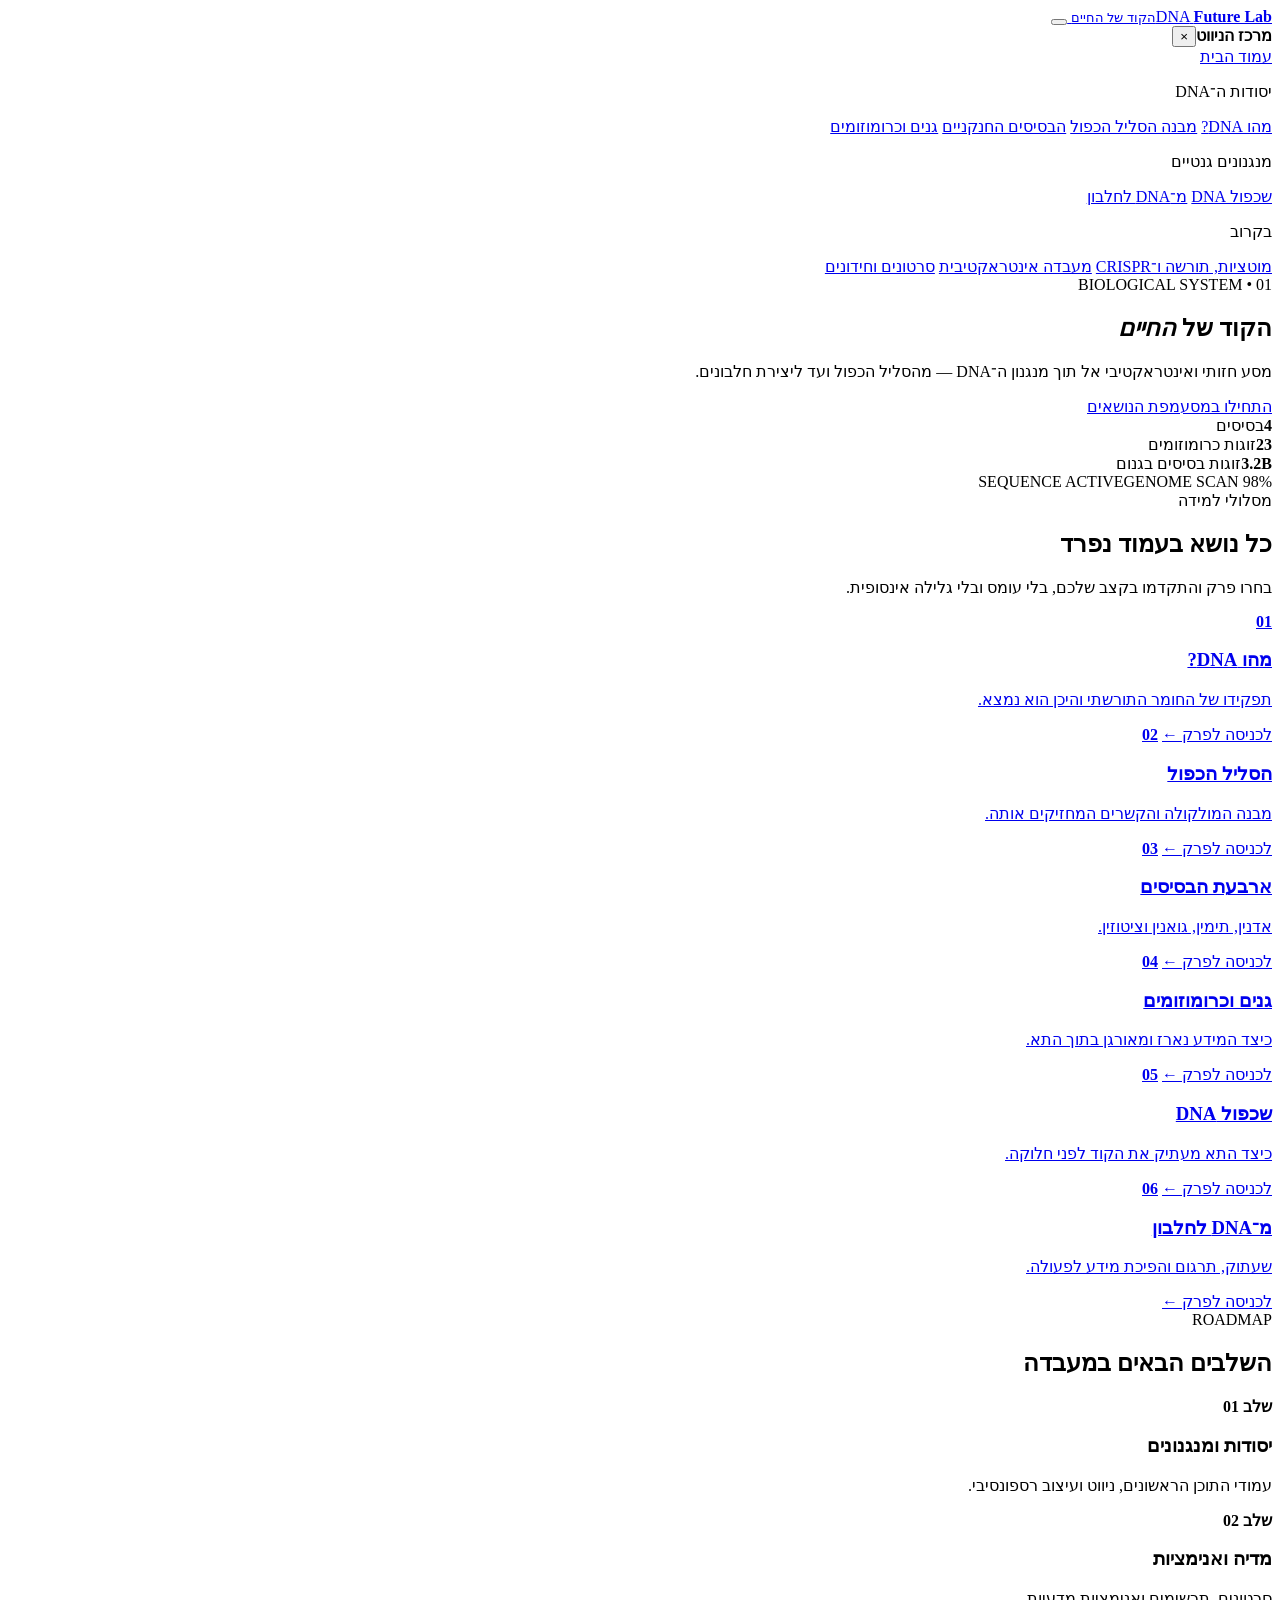
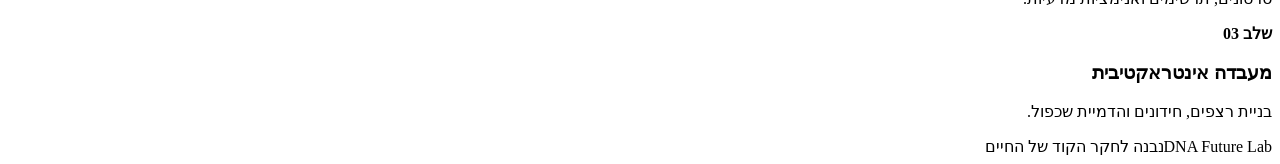
==== index.html @ 5bf389a6 "Create futuristic DNA website homepage" ====
<!doctype html>
<html lang="he" dir="rtl">
<head>
  <meta charset="utf-8">
  <meta name="viewport" content="width=device-width,initial-scale=1">
  <meta name="description" content="מעבדת DNA עתידית — אתר אינטראקטיבי על הקוד של החיים">
  <title>DNA Future Lab | הקוד של החיים</title>
  <link rel="stylesheet" href="assets/css/styles.css">
</head>
<body>
  <div class="ambient" aria-hidden="true"></div>
  <header class="topbar">
    <a class="brand" href="index.html" aria-label="דף הבית">
      <span class="brand-mark">DNA</span>
      <span><strong>Future Lab</strong><small>הקוד של החיים</small></span>
    </a>
    <button class="menu-btn" type="button" aria-label="פתיחת תפריט" aria-expanded="false" aria-controls="sidebar"><span></span><span></span><span></span></button>
  </header>

  <div class="overlay" data-close-menu></div>
  <aside class="sidebar" id="sidebar" aria-hidden="true">
    <div class="sidebar-head"><strong>מרכז הניווט</strong><button class="close-btn" type="button" data-close-menu aria-label="סגירת תפריט">×</button></div>
    <nav class="side-nav" aria-label="ניווט ראשי">
      <a class="active" href="index.html">עמוד הבית</a>
      <p>יסודות ה־DNA</p>
      <a href="pages/what-is-dna.html">מהו DNA?</a>
      <a href="pages/double-helix.html">מבנה הסליל הכפול</a>
      <a href="pages/bases.html">הבסיסים החנקניים</a>
      <a href="pages/genes-chromosomes.html">גנים וכרומוזומים</a>
      <p>מנגנונים גנטיים</p>
      <a href="pages/replication.html">שכפול DNA</a>
      <a href="pages/protein-synthesis.html">מ־DNA לחלבון</a>
      <p>בקרוב</p>
      <a href="#roadmap">מוטציות, תורשה ו־CRISPR</a>
      <a href="#roadmap">מעבדה אינטראקטיבית</a>
      <a href="#roadmap">סרטונים וחידונים</a>
    </nav>
  </aside>

  <main>
    <section class="hero">
      <div class="hero-copy">
        <span class="eyebrow">BIOLOGICAL SYSTEM • 01</span>
        <h1>הקוד של <em>החיים</em></h1>
        <p>מסע חזותי ואינטראקטיבי אל תוך מנגנון ה־DNA — מהסליל הכפול ועד ליצירת חלבונים.</p>
        <div class="hero-actions"><a class="btn primary" href="pages/what-is-dna.html">התחילו במסע</a><a class="btn ghost" href="#topics">מפת הנושאים</a></div>
        <div class="stats"><div><strong>4</strong><span>בסיסים</span></div><div><strong>23</strong><span>זוגות כרומוזומים</span></div><div><strong>3.2B</strong><span>זוגות בסיסים בגנום</span></div></div>
      </div>
      <div class="helix-stage" aria-label="המחשה מופשטת של סליל DNA">
        <div class="scan-line"></div>
        <div class="helix" aria-hidden="true">
          <i style="--i:0"></i><i style="--i:1"></i><i style="--i:2"></i><i style="--i:3"></i><i style="--i:4"></i><i style="--i:5"></i><i style="--i:6"></i><i style="--i:7"></i><i style="--i:8"></i><i style="--i:9"></i><i style="--i:10"></i><i style="--i:11"></i><i style="--i:12"></i><i style="--i:13"></i>
        </div>
        <span class="hud top">SEQUENCE ACTIVE</span><span class="hud bottom">GENOME SCAN 98%</span>
      </div>
    </section>

    <section class="section" id="topics">
      <div class="section-head"><span>מסלולי למידה</span><h2>כל נושא בעמוד נפרד</h2><p>בחרו פרק והתקדמו בקצב שלכם, בלי עומס ובלי גלילה אינסופית.</p></div>
      <div class="topic-grid">
        <a class="topic-card" href="pages/what-is-dna.html"><b>01</b><h3>מהו DNA?</h3><p>תפקידו של החומר התורשתי והיכן הוא נמצא.</p><span>לכניסה לפרק ←</span></a>
        <a class="topic-card" href="pages/double-helix.html"><b>02</b><h3>הסליל הכפול</h3><p>מבנה המולקולה והקשרים המחזיקים אותה.</p><span>לכניסה לפרק ←</span></a>
        <a class="topic-card" href="pages/bases.html"><b>03</b><h3>ארבעת הבסיסים</h3><p>אדנין, תימין, גואנין וציטוזין.</p><span>לכניסה לפרק ←</span></a>
        <a class="topic-card" href="pages/genes-chromosomes.html"><b>04</b><h3>גנים וכרומוזומים</h3><p>כיצד המידע נארז ומאורגן בתוך התא.</p><span>לכניסה לפרק ←</span></a>
        <a class="topic-card" href="pages/replication.html"><b>05</b><h3>שכפול DNA</h3><p>כיצד התא מעתיק את הקוד לפני חלוקה.</p><span>לכניסה לפרק ←</span></a>
        <a class="topic-card" href="pages/protein-synthesis.html"><b>06</b><h3>מ־DNA לחלבון</h3><p>שעתוק, תרגום והפיכת מידע לפעולה.</p><span>לכניסה לפרק ←</span></a>
      </div>
    </section>

    <section class="section roadmap" id="roadmap">
      <div class="section-head"><span>ROADMAP</span><h2>השלבים הבאים במעבדה</h2></div>
      <div class="timeline"><div><b>שלב 01</b><h3>יסודות ומנגנונים</h3><p>עמודי התוכן הראשונים, ניווט ועיצוב רספונסיבי.</p></div><div><b>שלב 02</b><h3>מדיה ואנימציות</h3><p>סרטונים, תרשימים ואנימציות מדעיות.</p></div><div><b>שלב 03</b><h3>מעבדה אינטראקטיבית</h3><p>בניית רצפים, חידונים והדמיית שכפול.</p></div></div>
    </section>
  </main>
  <footer><span>DNA Future Lab</span><span>נבנה לחקר הקוד של החיים</span></footer>
  <script src="assets/js/app.js"></script>
</body>
</html>
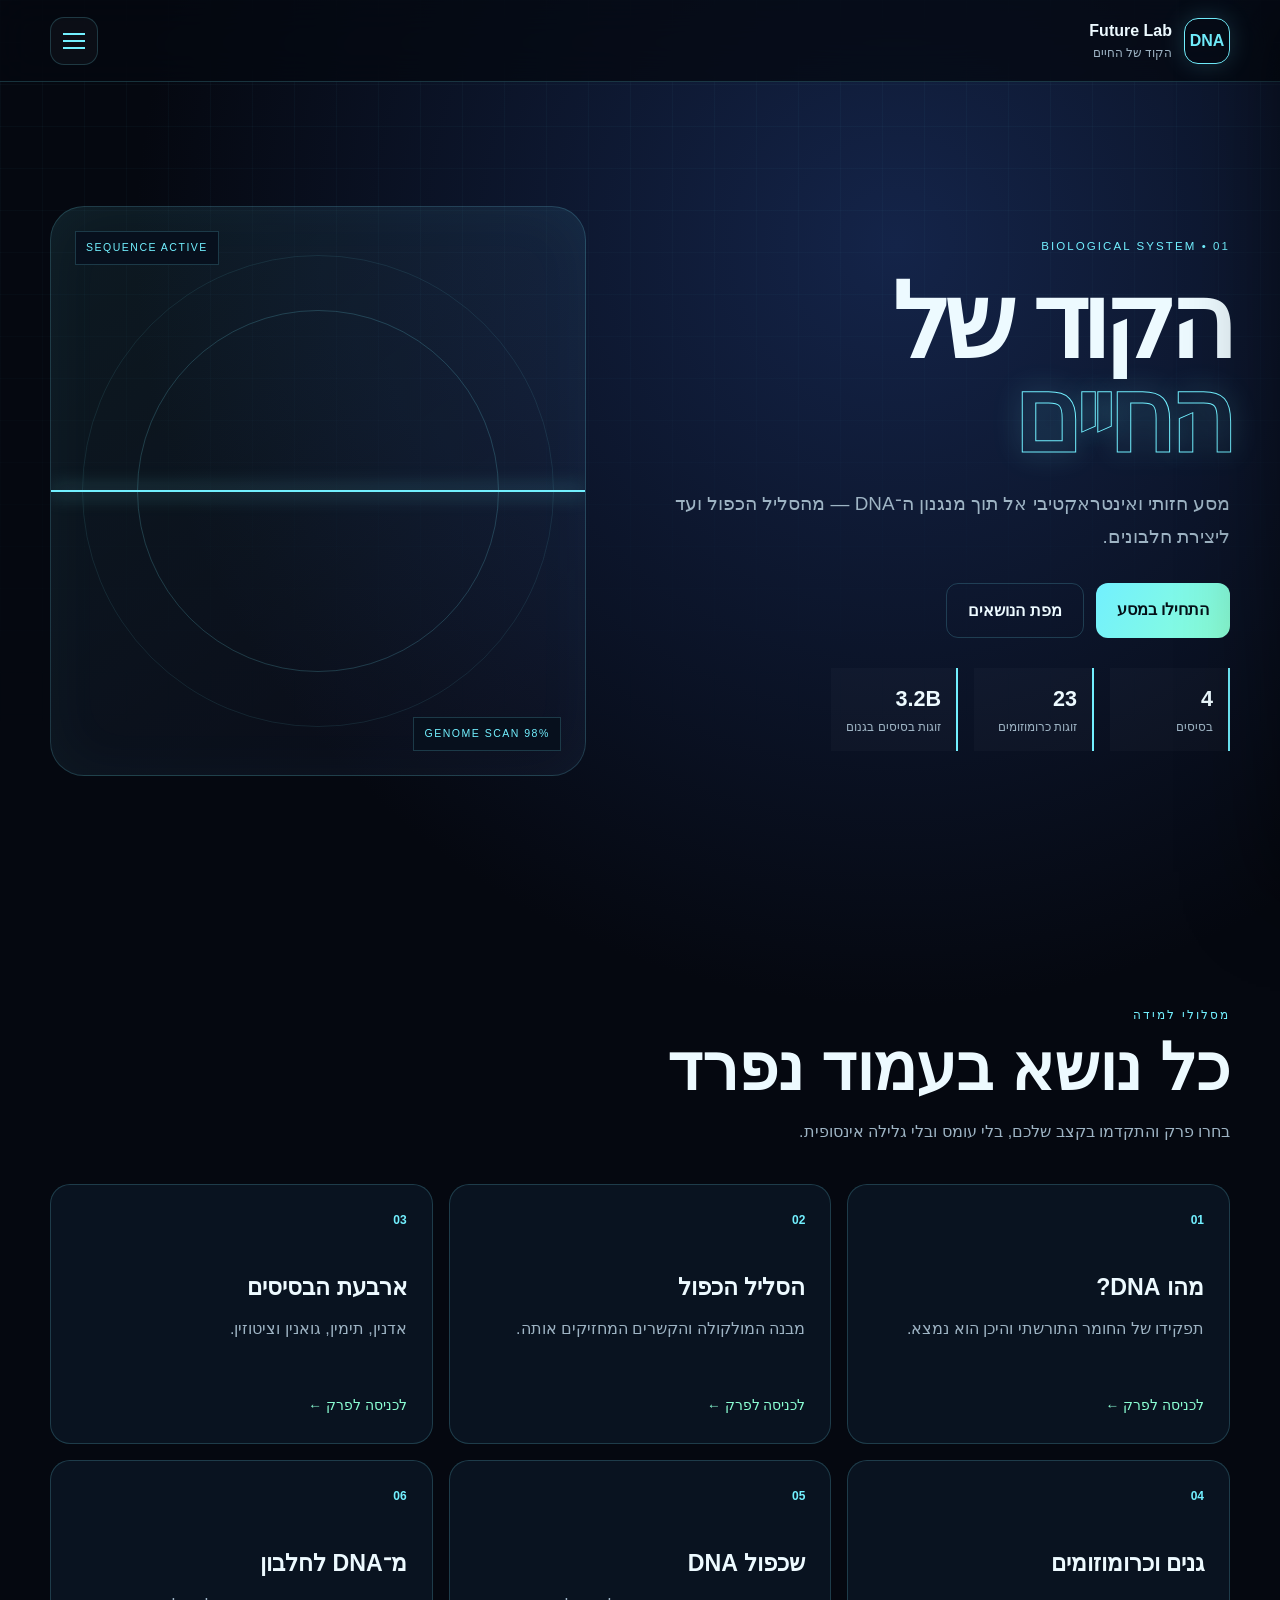
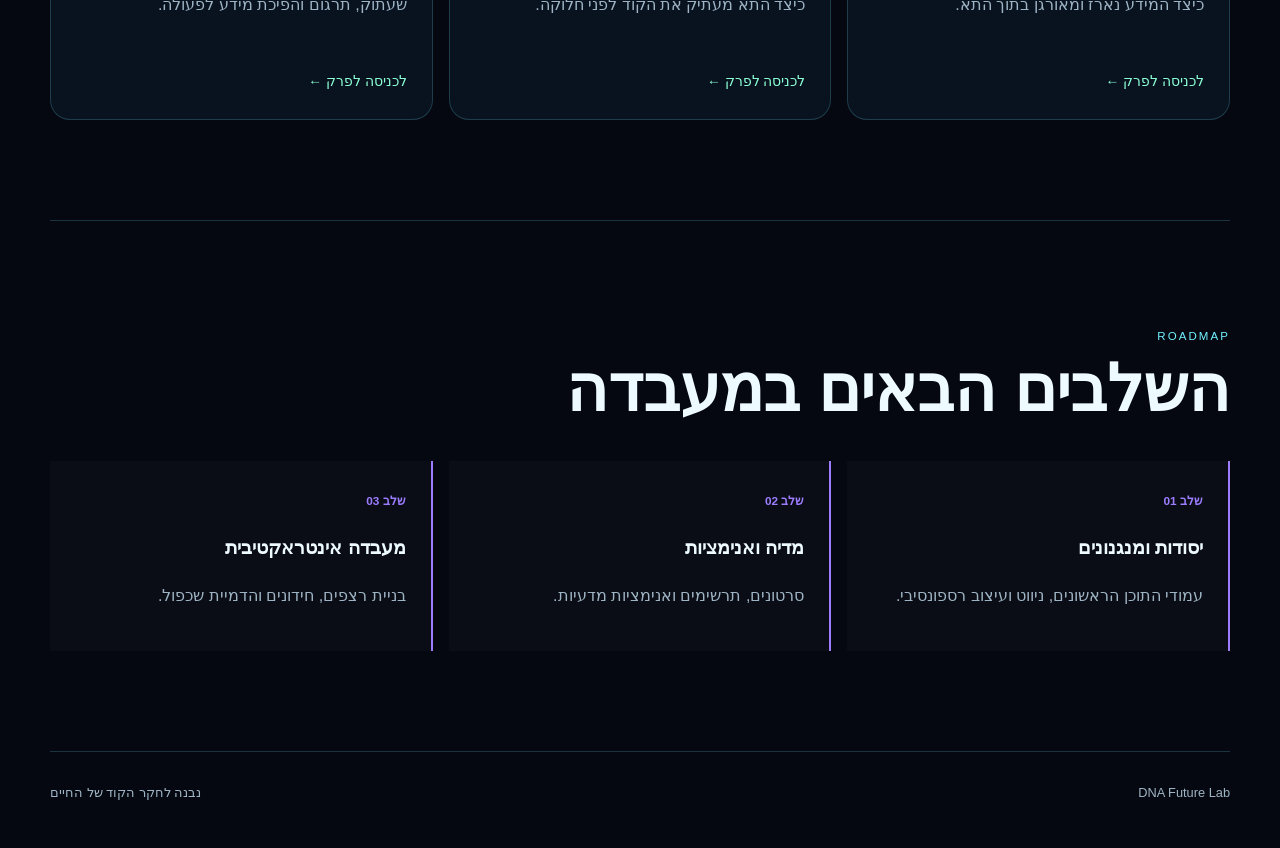
==== commit 18ffab05: "Update index.html" ====
--- a/index.html
+++ b/index.html
@@ -2,77 +2,408 @@
 <html lang="he" dir="rtl">
 <head>
   <meta charset="utf-8">
-  <meta name="viewport" content="width=device-width,initial-scale=1">
-  <meta name="description" content="מעבדת DNA עתידית — אתר אינטראקטיבי על הקוד של החיים">
+
+  <meta
+    name="viewport"
+    content="width=device-width, initial-scale=1"
+  >
+
+  <meta
+    name="description"
+    content="מעבדת DNA עתידית — אתר אינטראקטיבי על הקוד של החיים"
+  >
+
   <title>DNA Future Lab | הקוד של החיים</title>
+
   <link rel="stylesheet" href="assets/css/styles.css">
 </head>
+
 <body>
+
   <div class="ambient" aria-hidden="true"></div>
+
   <header class="topbar">
+
     <a class="brand" href="index.html" aria-label="דף הבית">
       <span class="brand-mark">DNA</span>
-      <span><strong>Future Lab</strong><small>הקוד של החיים</small></span>
+
+      <span class="brand-text">
+        <strong>Future Lab</strong>
+        <small>הקוד של החיים</small>
+      </span>
     </a>
-    <button class="menu-btn" type="button" aria-label="פתיחת תפריט" aria-expanded="false" aria-controls="sidebar"><span></span><span></span><span></span></button>
+
+    <button
+      class="menu-btn"
+      type="button"
+      aria-label="פתיחת תפריט"
+      aria-expanded="false"
+      aria-controls="sidebar"
+    >
+      <span></span>
+      <span></span>
+      <span></span>
+    </button>
+
   </header>
 
   <div class="overlay" data-close-menu></div>
-  <aside class="sidebar" id="sidebar" aria-hidden="true">
-    <div class="sidebar-head"><strong>מרכז הניווט</strong><button class="close-btn" type="button" data-close-menu aria-label="סגירת תפריט">×</button></div>
+
+  <aside
+    class="sidebar"
+    id="sidebar"
+    aria-hidden="true"
+  >
+
+    <div class="sidebar-head">
+      <strong>מרכז הניווט</strong>
+
+      <button
+        class="close-btn"
+        type="button"
+        data-close-menu
+        aria-label="סגירת תפריט"
+      >
+        ×
+      </button>
+    </div>
+
     <nav class="side-nav" aria-label="ניווט ראשי">
-      <a class="active" href="index.html">עמוד הבית</a>
+
+      <a class="active" href="index.html">
+        עמוד הבית
+      </a>
+
       <p>יסודות ה־DNA</p>
-      <a href="pages/what-is-dna.html">מהו DNA?</a>
-      <a href="pages/double-helix.html">מבנה הסליל הכפול</a>
-      <a href="pages/bases.html">הבסיסים החנקניים</a>
-      <a href="pages/genes-chromosomes.html">גנים וכרומוזומים</a>
+
+      <a href="pages/what-is-dna.html">
+        מהו DNA?
+      </a>
+
+      <a href="pages/double-helix.html">
+        מבנה הסליל הכפול
+      </a>
+
+      <a href="pages/bases.html">
+        הבסיסים החנקניים
+      </a>
+
+      <a href="pages/genes-chromosomes.html">
+        גנים וכרומוזומים
+      </a>
+
       <p>מנגנונים גנטיים</p>
-      <a href="pages/replication.html">שכפול DNA</a>
-      <a href="pages/protein-synthesis.html">מ־DNA לחלבון</a>
+
+      <a href="pages/replication.html">
+        שכפול DNA
+      </a>
+
+      <a href="pages/protein-synthesis.html">
+        מ־DNA לחלבון
+      </a>
+
       <p>בקרוב</p>
-      <a href="#roadmap">מוטציות, תורשה ו־CRISPR</a>
-      <a href="#roadmap">מעבדה אינטראקטיבית</a>
-      <a href="#roadmap">סרטונים וחידונים</a>
+
+      <a href="#roadmap">
+        מוטציות, תורשה ו־CRISPR
+      </a>
+
+      <a href="#roadmap">
+        מעבדה אינטראקטיבית
+      </a>
+
+      <a href="#roadmap">
+        סרטונים וחידונים
+      </a>
+
     </nav>
+
   </aside>
 
   <main>
+
     <section class="hero">
+
       <div class="hero-copy">
-        <span class="eyebrow">BIOLOGICAL SYSTEM • 01</span>
-        <h1>הקוד של <em>החיים</em></h1>
-        <p>מסע חזותי ואינטראקטיבי אל תוך מנגנון ה־DNA — מהסליל הכפול ועד ליצירת חלבונים.</p>
-        <div class="hero-actions"><a class="btn primary" href="pages/what-is-dna.html">התחילו במסע</a><a class="btn ghost" href="#topics">מפת הנושאים</a></div>
-        <div class="stats"><div><strong>4</strong><span>בסיסים</span></div><div><strong>23</strong><span>זוגות כרומוזומים</span></div><div><strong>3.2B</strong><span>זוגות בסיסים בגנום</span></div></div>
-      </div>
-      <div class="helix-stage" aria-label="המחשה מופשטת של סליל DNA">
-        <div class="scan-line"></div>
-        <div class="helix" aria-hidden="true">
-          <i style="--i:0"></i><i style="--i:1"></i><i style="--i:2"></i><i style="--i:3"></i><i style="--i:4"></i><i style="--i:5"></i><i style="--i:6"></i><i style="--i:7"></i><i style="--i:8"></i><i style="--i:9"></i><i style="--i:10"></i><i style="--i:11"></i><i style="--i:12"></i><i style="--i:13"></i>
-        </div>
-        <span class="hud top">SEQUENCE ACTIVE</span><span class="hud bottom">GENOME SCAN 98%</span>
-      </div>
+
+        <span class="eyebrow">
+          BIOLOGICAL SYSTEM • 01
+        </span>
+
+        <h1>
+          הקוד של
+          <em>החיים</em>
+        </h1>
+
+        <p>
+          מסע חזותי ואינטראקטיבי אל תוך מנגנון ה־DNA —
+          מהסליל הכפול ועד ליצירת חלבונים.
+        </p>
+
+        <div class="hero-actions">
+
+          <a
+            class="btn primary"
+            href="pages/what-is-dna.html"
+          >
+            התחילו במסע
+          </a>
+
+          <a
+            class="btn ghost"
+            href="#topics"
+          >
+            מפת הנושאים
+          </a>
+
+        </div>
+
+        <div class="stats">
+
+          <div>
+            <strong>4</strong>
+            <span>בסיסים</span>
+          </div>
+
+          <div>
+            <strong>23</strong>
+            <span>זוגות כרומוזומים</span>
+          </div>
+
+          <div>
+            <strong>3.2B</strong>
+            <span>זוגות בסיסים בגנום</span>
+          </div>
+
+        </div>
+
+      </div>
+
+      <div
+        class="helix-stage"
+        aria-label="המחשה מונפשת של סליל DNA כפול"
+      >
+
+        <div class="scientific-grid" aria-hidden="true"></div>
+
+        <div class="orbit orbit-one" aria-hidden="true"></div>
+        <div class="orbit orbit-two" aria-hidden="true"></div>
+
+        <div class="hud top">
+          SEQUENCE ACTIVE
+        </div>
+
+        <canvas
+          id="dnaCanvas"
+          aria-label="אנימציה של סליל DNA כפול"
+        >
+          הדפדפן שלך אינו תומך באנימציית Canvas.
+        </canvas>
+
+        <div class="scan-line" aria-hidden="true"></div>
+
+        <div class="hud bottom">
+          GENOME SCAN 98%
+        </div>
+
+      </div>
+
     </section>
 
     <section class="section" id="topics">
-      <div class="section-head"><span>מסלולי למידה</span><h2>כל נושא בעמוד נפרד</h2><p>בחרו פרק והתקדמו בקצב שלכם, בלי עומס ובלי גלילה אינסופית.</p></div>
+
+      <div class="section-head">
+
+        <span>מסלולי למידה</span>
+
+        <h2>
+          כל נושא בעמוד נפרד
+        </h2>
+
+        <p>
+          בחרו פרק והתקדמו בקצב שלכם,
+          בלי עומס ובלי גלילה אינסופית.
+        </p>
+
+      </div>
+
       <div class="topic-grid">
-        <a class="topic-card" href="pages/what-is-dna.html"><b>01</b><h3>מהו DNA?</h3><p>תפקידו של החומר התורשתי והיכן הוא נמצא.</p><span>לכניסה לפרק ←</span></a>
-        <a class="topic-card" href="pages/double-helix.html"><b>02</b><h3>הסליל הכפול</h3><p>מבנה המולקולה והקשרים המחזיקים אותה.</p><span>לכניסה לפרק ←</span></a>
-        <a class="topic-card" href="pages/bases.html"><b>03</b><h3>ארבעת הבסיסים</h3><p>אדנין, תימין, גואנין וציטוזין.</p><span>לכניסה לפרק ←</span></a>
-        <a class="topic-card" href="pages/genes-chromosomes.html"><b>04</b><h3>גנים וכרומוזומים</h3><p>כיצד המידע נארז ומאורגן בתוך התא.</p><span>לכניסה לפרק ←</span></a>
-        <a class="topic-card" href="pages/replication.html"><b>05</b><h3>שכפול DNA</h3><p>כיצד התא מעתיק את הקוד לפני חלוקה.</p><span>לכניסה לפרק ←</span></a>
-        <a class="topic-card" href="pages/protein-synthesis.html"><b>06</b><h3>מ־DNA לחלבון</h3><p>שעתוק, תרגום והפיכת מידע לפעולה.</p><span>לכניסה לפרק ←</span></a>
-      </div>
+
+        <a
+          class="topic-card"
+          href="pages/what-is-dna.html"
+        >
+          <b>01</b>
+          <h3>מהו DNA?</h3>
+
+          <p>
+            תפקידו של החומר התורשתי והיכן הוא נמצא.
+          </p>
+
+          <span>
+            לכניסה לפרק ←
+          </span>
+        </a>
+
+        <a
+          class="topic-card"
+          href="pages/double-helix.html"
+        >
+          <b>02</b>
+          <h3>הסליל הכפול</h3>
+
+          <p>
+            מבנה המולקולה והקשרים המחזיקים אותה.
+          </p>
+
+          <span>
+            לכניסה לפרק ←
+          </span>
+        </a>
+
+        <a
+          class="topic-card"
+          href="pages/bases.html"
+        >
+          <b>03</b>
+          <h3>ארבעת הבסיסים</h3>
+
+          <p>
+            אדנין, תימין, גואנין וציטוזין.
+          </p>
+
+          <span>
+            לכניסה לפרק ←
+          </span>
+        </a>
+
+        <a
+          class="topic-card"
+          href="pages/genes-chromosomes.html"
+        >
+          <b>04</b>
+          <h3>גנים וכרומוזומים</h3>
+
+          <p>
+            כיצד המידע נארז ומאורגן בתוך התא.
+          </p>
+
+          <span>
+            לכניסה לפרק ←
+          </span>
+        </a>
+
+        <a
+          class="topic-card"
+          href="pages/replication.html"
+        >
+          <b>05</b>
+          <h3>שכפול DNA</h3>
+
+          <p>
+            כיצד התא מעתיק את הקוד לפני חלוקה.
+          </p>
+
+          <span>
+            לכניסה לפרק ←
+          </span>
+        </a>
+
+        <a
+          class="topic-card"
+          href="pages/protein-synthesis.html"
+        >
+          <b>06</b>
+          <h3>מ־DNA לחלבון</h3>
+
+          <p>
+            שעתוק, תרגום והפיכת מידע לפעולה.
+          </p>
+
+          <span>
+            לכניסה לפרק ←
+          </span>
+        </a>
+
+      </div>
+
     </section>
 
-    <section class="section roadmap" id="roadmap">
-      <div class="section-head"><span>ROADMAP</span><h2>השלבים הבאים במעבדה</h2></div>
-      <div class="timeline"><div><b>שלב 01</b><h3>יסודות ומנגנונים</h3><p>עמודי התוכן הראשונים, ניווט ועיצוב רספונסיבי.</p></div><div><b>שלב 02</b><h3>מדיה ואנימציות</h3><p>סרטונים, תרשימים ואנימציות מדעיות.</p></div><div><b>שלב 03</b><h3>מעבדה אינטראקטיבית</h3><p>בניית רצפים, חידונים והדמיית שכפול.</p></div></div>
+    <section
+      class="section roadmap"
+      id="roadmap"
+    >
+
+      <div class="section-head">
+
+        <span>ROADMAP</span>
+
+        <h2>
+          השלבים הבאים במעבדה
+        </h2>
+
+      </div>
+
+      <div class="timeline">
+
+        <div>
+          <b>שלב 01</b>
+
+          <h3>
+            יסודות ומנגנונים
+          </h3>
+
+          <p>
+            עמודי התוכן הראשונים,
+            ניווט ועיצוב רספונסיבי.
+          </p>
+        </div>
+
+        <div>
+          <b>שלב 02</b>
+
+          <h3>
+            מדיה ואנימציות
+          </h3>
+
+          <p>
+            סרטונים, תרשימים
+            ואנימציות מדעיות.
+          </p>
+        </div>
+
+        <div>
+          <b>שלב 03</b>
+
+          <h3>
+            מעבדה אינטראקטיבית
+          </h3>
+
+          <p>
+            בניית רצפים,
+            חידונים והדמיית שכפול.
+          </p>
+        </div>
+
+      </div>
+
     </section>
+
   </main>
-  <footer><span>DNA Future Lab</span><span>נבנה לחקר הקוד של החיים</span></footer>
+
+  <footer>
+
+    <span>
+      DNA Future Lab
+    </span>
+
+    <span>
+      נבנה לחקר הקוד של החיים
+    </span>
+
+  </footer>
+
   <script src="assets/js/app.js"></script>
+
 </body>
 </html>
--- a/assets/css/styles.css
+++ b/assets/css/styles.css
@@ -0,0 +1 @@
+:root{--bg:#050810;--panel:rgba(12,23,38,.74);--line:rgba(115,238,255,.19);--cyan:#72f0ff;--mint:#8bffd4;--violet:#9c7cff;--text:#edfaff;--muted:#9eb4c4;--max:1180px}*{box-sizing:border-box}html{scroll-behavior:smooth}body{margin:0;background:radial-gradient(circle at 70% 10%,#142449 0,transparent 32%),var(--bg);color:var(--text);font-family:Arial,"Noto Sans Hebrew",sans-serif;min-height:100vh;line-height:1.7}.ambient{position:fixed;inset:0;pointer-events:none;background-image:linear-gradient(rgba(114,240,255,.035) 1px,transparent 1px),linear-gradient(90deg,rgba(114,240,255,.035) 1px,transparent 1px);background-size:42px 42px;mask-image:linear-gradient(to bottom,#000,transparent 85%);z-index:-1}.topbar{height:82px;display:flex;align-items:center;justify-content:space-between;padding:0 max(24px,calc((100vw - var(--max))/2));position:sticky;top:0;background:rgba(5,8,16,.76);backdrop-filter:blur(18px);border-bottom:1px solid var(--line);z-index:20}.brand{display:flex;align-items:center;gap:12px;color:var(--text);text-decoration:none}.brand-mark{display:grid;place-items:center;width:46px;height:46px;border:1px solid var(--cyan);border-radius:14px;color:var(--cyan);font-weight:800;box-shadow:0 0 24px rgba(114,240,255,.18)}.brand strong,.brand small{display:block}.brand small{color:var(--muted);font-size:.72rem}.menu-btn{width:48px;height:48px;border:1px solid var(--line);background:rgba(255,255,255,.03);border-radius:14px;display:grid;place-content:center;gap:5px;cursor:pointer}.menu-btn span{width:22px;height:2px;background:var(--cyan);display:block}.overlay{position:fixed;inset:0;background:rgba(0,0,0,.62);opacity:0;visibility:hidden;transition:.25s;z-index:39}.overlay.open{opacity:1;visibility:visible}.sidebar{position:fixed;top:0;right:0;width:min(390px,88vw);height:100dvh;background:#08101d;border-left:1px solid var(--line);transform:translateX(105%);transition:.28s ease;z-index:40;display:flex;flex-direction:column;box-shadow:-30px 0 80px rgba(0,0,0,.45)}.sidebar.open{transform:none}.sidebar-head{height:82px;display:flex;align-items:center;justify-content:space-between;padding:0 22px;border-bottom:1px solid var(--line)}.close-btn{border:0;background:transparent;color:var(--text);font-size:2rem;cursor:pointer}.side-nav{overflow-y:auto;padding:16px 14px 40px}.side-nav p{font-size:.72rem;letter-spacing:.14em;color:var(--cyan);margin:24px 12px 8px}.side-nav a{display:block;padding:12px 14px;border-radius:10px;color:#c7d8e4;text-decoration:none;border:1px solid transparent}.side-nav a:hover,.side-nav a.active{background:rgba(114,240,255,.08);border-color:var(--line);color:#fff}main{width:min(var(--max),calc(100% - 40px));margin:auto}.hero{min-height:calc(100vh - 82px);display:grid;grid-template-columns:1.05fr .95fr;align-items:center;gap:52px;padding:70px 0}.eyebrow,.section-head>span{color:var(--cyan);font-size:.72rem;letter-spacing:.18em}.hero h1{font-size:clamp(3.5rem,8vw,7.2rem);line-height:.92;margin:18px 0 24px;letter-spacing:-.06em}.hero h1 em{display:block;font-style:normal;color:transparent;-webkit-text-stroke:1px var(--cyan);text-shadow:0 0 30px rgba(114,240,255,.2)}.hero-copy>p{font-size:1.18rem;color:var(--muted);max-width:620px}.hero-actions{display:flex;gap:12px;margin:30px 0}.btn{padding:13px 21px;border-radius:12px;text-decoration:none;font-weight:700}.btn.primary{background:linear-gradient(120deg,var(--cyan),var(--mint));color:#041017}.btn.ghost{border:1px solid var(--line);color:var(--text)}.stats{display:flex;gap:16px;flex-wrap:wrap}.stats div{min-width:120px;padding:13px 15px;border-right:2px solid var(--cyan);background:rgba(255,255,255,.025)}.stats strong,.stats span{display:block}.stats strong{font-size:1.35rem}.stats span{font-size:.76rem;color:var(--muted)}.helix-stage{height:570px;border:1px solid var(--line);border-radius:34px;background:linear-gradient(145deg,rgba(114,240,255,.08),rgba(156,124,255,.035));position:relative;overflow:hidden;display:grid;place-items:center;box-shadow:inset 0 0 60px rgba(114,240,255,.045)}.helix-stage:before,.helix-stage:after{content:"";position:absolute;border:1px solid var(--line);border-radius:50%;width:360px;height:360px}.helix-stage:after{width:470px;height:470px;opacity:.5}.helix{width:240px;height:430px;position:relative;transform:rotate(-8deg)}.helix i{position:absolute;top:calc(var(--i)*30px);left:50%;width:150px;height:8px;transform:translateX(-50%) rotate(calc(var(--i)*28deg));background:linear-gradient(90deg,var(--cyan),rgba(255,255,255,.18),var(--violet));border-radius:999px;box-shadow:-70px 0 0 -1px var(--cyan),70px 0 0 -1px var(--violet);animation:pulse 2.4s ease-in-out infinite;animation-delay:calc(var(--i)*-.12s)}@keyframes pulse{50%{filter:brightness(1.7);transform:translateX(-50%) rotate(calc(var(--i)*28deg)) scaleX(.82)}}.scan-line{position:absolute;left:0;right:0;height:2px;background:var(--cyan);box-shadow:0 0 20px var(--cyan);animation:scan 4s linear infinite}@keyframes scan{from{top:8%}to{top:92%}}.hud{position:absolute;font-size:.66rem;letter-spacing:.14em;color:var(--cyan);border:1px solid var(--line);padding:7px 10px;background:#07101d}.hud.top{top:24px;left:24px}.hud.bottom{bottom:24px;right:24px}.section{padding:100px 0}.section-head{max-width:700px;margin-bottom:38px}.section-head h2{font-size:clamp(2rem,5vw,4rem);line-height:1.05;margin:8px 0 14px}.section-head p{color:var(--muted)}.topic-grid{display:grid;grid-template-columns:repeat(3,1fr);gap:16px}.topic-card{min-height:260px;padding:25px;border:1px solid var(--line);background:var(--panel);border-radius:20px;text-decoration:none;color:var(--text);display:flex;flex-direction:column;transition:.25s}.topic-card:hover{transform:translateY(-6px);border-color:rgba(114,240,255,.6);box-shadow:0 18px 50px rgba(0,0,0,.3)}.topic-card b{color:var(--cyan);font-size:.75rem}.topic-card h3{font-size:1.45rem;margin:38px 0 8px}.topic-card p{color:var(--muted);margin:0}.topic-card span{margin-top:auto;color:var(--mint);font-size:.86rem}.roadmap{border-top:1px solid var(--line)}.timeline{display:grid;grid-template-columns:repeat(3,1fr);gap:16px}.timeline>div{padding:25px;border-right:2px solid var(--violet);background:rgba(255,255,255,.025)}.timeline b{color:var(--violet);font-size:.74rem}.timeline p{color:var(--muted)}footer{width:min(var(--max),calc(100% - 40px));margin:auto;padding:30px 0 45px;border-top:1px solid var(--line);display:flex;justify-content:space-between;color:var(--muted);font-size:.8rem}.page-hero{padding:72px 0 45px;border-bottom:1px solid var(--line)}.page-hero .chapter{color:var(--cyan);font-size:.76rem;letter-spacing:.14em}.page-hero h1{font-size:clamp(2.8rem,7vw,6rem);line-height:1;margin:12px 0 18px}.page-hero p{color:var(--muted);font-size:1.15rem;max-width:760px}.content-layout{display:grid;grid-template-columns:minmax(0,1fr) 280px;gap:32px;padding:50px 0 90px}.article{display:grid;gap:18px}.info-card{padding:28px;border:1px solid var(--line);border-radius:20px;background:var(--panel)}.info-card h2{margin-top:0;font-size:1.7rem}.info-card p,.info-card li{color:#b6c9d6}.fact-list{display:grid;grid-template-columns:repeat(2,1fr);gap:12px}.fact{padding:18px;border:1px solid var(--line);border-radius:14px;background:rgba(114,240,255,.035)}.fact strong,.fact span{display:block}.fact strong{color:var(--cyan)}.page-aside{position:sticky;top:105px;height:max-content;padding:20px;border:1px solid var(--line);border-radius:18px;background:rgba(8,16,29,.8)}.page-aside a{display:block;color:var(--muted);text-decoration:none;padding:8px}.page-aside a:hover{color:var(--cyan)}.pager{display:flex;justify-content:space-between;gap:12px;margin-top:15px}.pager a{color:var(--text);text-decoration:none;border:1px solid var(--line);padding:12px 16px;border-radius:12px}@media(max-width:900px){.hero{grid-template-columns:1fr;padding-top:45px}.helix-stage{height:480px}.topic-grid,.timeline{grid-template-columns:repeat(2,1fr)}.content-layout{grid-template-columns:1fr}.page-aside{position:static;order:-1}}@media(max-width:600px){main{width:min(100% - 28px,var(--max))}.topbar{padding:0 14px}.hero h1{font-size:3.5rem}.helix-stage{height:410px}.topic-grid,.timeline,.fact-list{grid-template-columns:1fr}.stats{display:grid;grid-template-columns:repeat(3,1fr);gap:7px}.stats div{min-width:0;padding:9px}.hero-actions{flex-direction:column}.btn{text-align:center}footer{flex-direction:column;gap:8px}.pager{flex-direction:column}.topic-card{min-height:220px}}
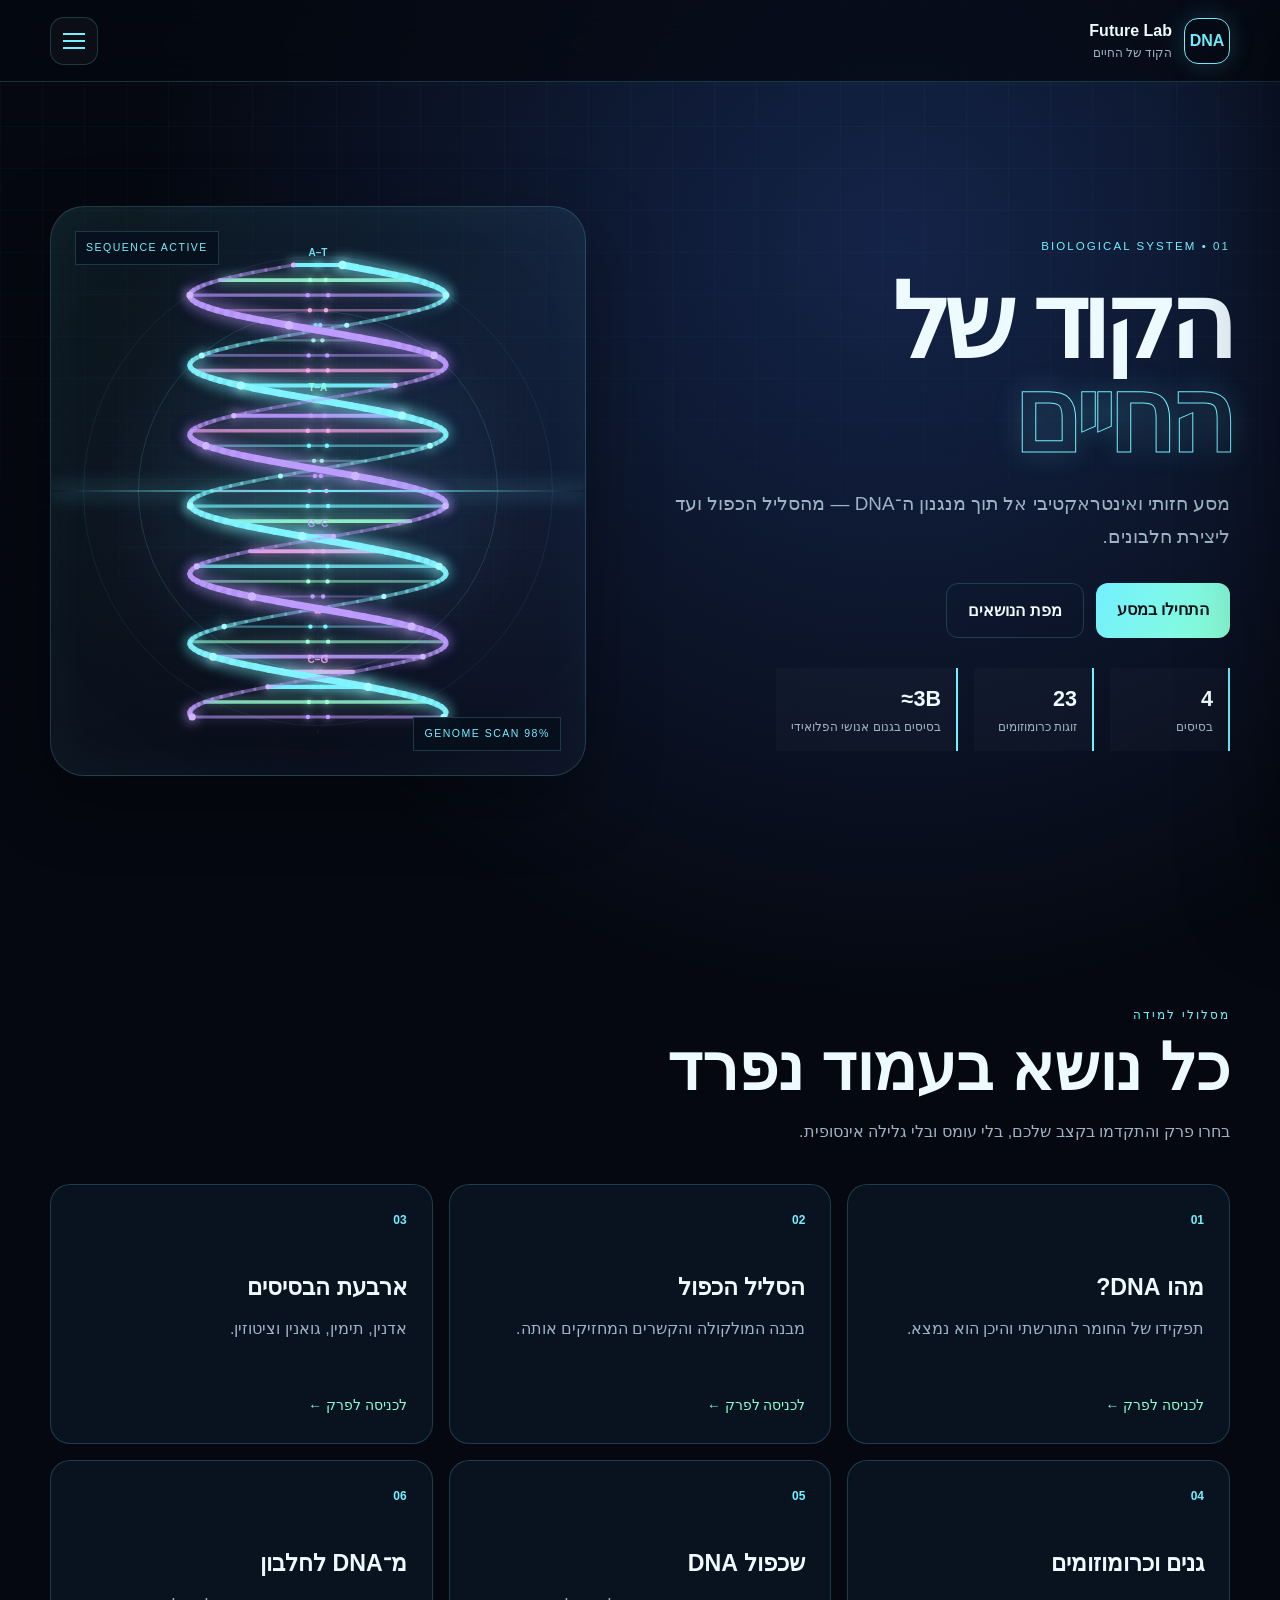
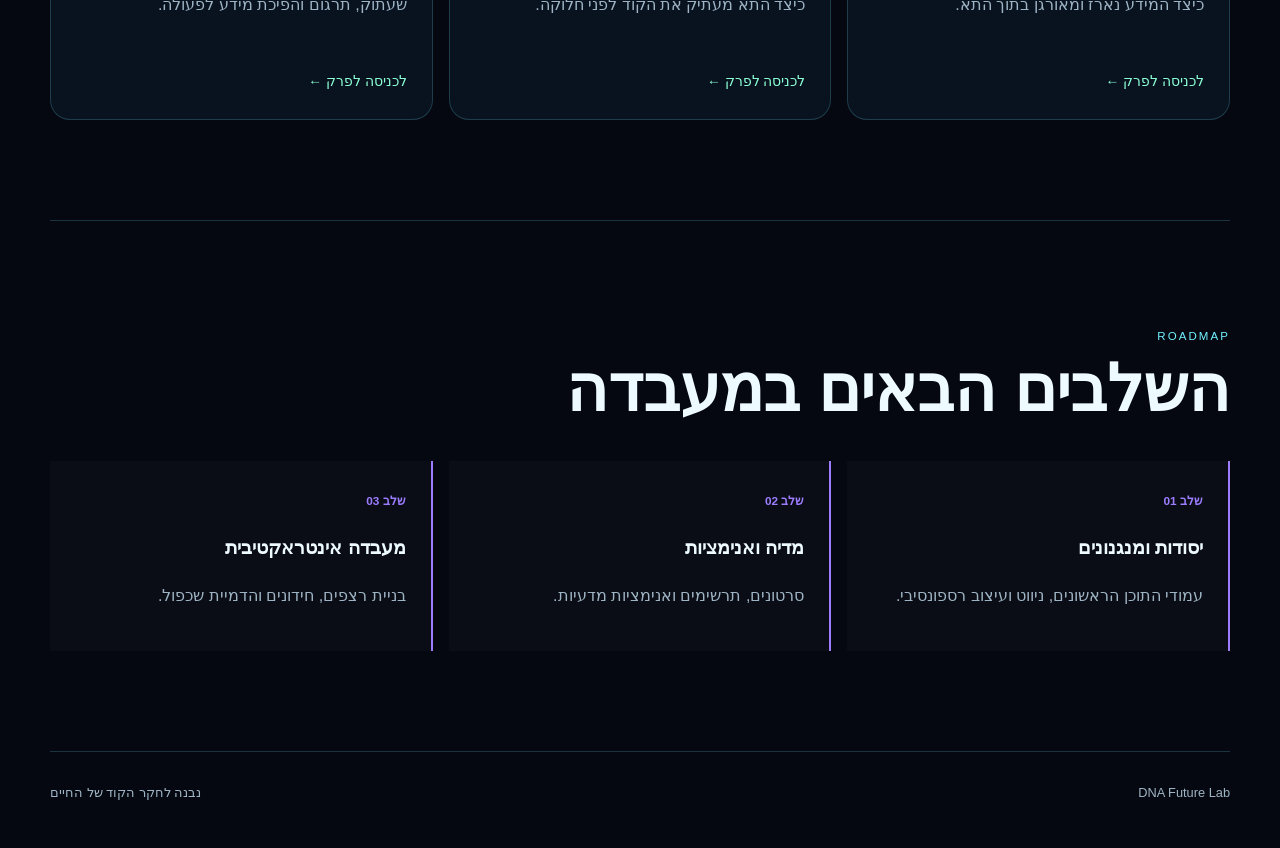
==== commit faf3bb8a: "Upgrade homepage structure and metadata" ====
--- a/index.html
+++ b/index.html
@@ -1,409 +1,420 @@
-<!doctype html>
-<html lang="he" dir="rtl">
-<head>
-  <meta charset="utf-8">
-
-  <meta
-    name="viewport"
-    content="width=device-width, initial-scale=1"
-  >
-
+<!doctype html>
+<html lang="he" dir="rtl">
+<head>
+  <meta charset="utf-8">
+
+  <meta
+    name="viewport"
+    content="width=device-width, initial-scale=1"
+  >
+
   <meta
     name="description"
     content="מעבדת DNA עתידית — אתר אינטראקטיבי על הקוד של החיים"
   >
 
+  <meta name="theme-color" content="#050810">
+
+  <meta property="og:title" content="DNA Future Lab | הקוד של החיים">
+  <meta property="og:description" content="מסע חזותי ואינטראקטיבי אל מנגנון ה־DNA.">
+  <meta property="og:type" content="website">
+
   <title>DNA Future Lab | הקוד של החיים</title>
 
+  <link rel="icon" href="assets/favicon.svg" type="image/svg+xml">
   <link rel="stylesheet" href="assets/css/styles.css">
-</head>
-
-<body>
-
-  <div class="ambient" aria-hidden="true"></div>
-
-  <header class="topbar">
-
-    <a class="brand" href="index.html" aria-label="דף הבית">
-      <span class="brand-mark">DNA</span>
-
-      <span class="brand-text">
-        <strong>Future Lab</strong>
-        <small>הקוד של החיים</small>
-      </span>
-    </a>
-
-    <button
-      class="menu-btn"
-      type="button"
-      aria-label="פתיחת תפריט"
-      aria-expanded="false"
-      aria-controls="sidebar"
-    >
-      <span></span>
-      <span></span>
-      <span></span>
-    </button>
-
-  </header>
-
-  <div class="overlay" data-close-menu></div>
-
+</head>
+
+<body>
+
+  <div class="ambient" aria-hidden="true"></div>
+
+  <header class="topbar">
+
+    <a class="brand" href="index.html" aria-label="דף הבית">
+      <span class="brand-mark">DNA</span>
+
+      <span class="brand-text">
+        <strong>Future Lab</strong>
+        <small>הקוד של החיים</small>
+      </span>
+    </a>
+
+    <button
+      class="menu-btn"
+      type="button"
+      aria-label="פתיחת תפריט"
+      aria-expanded="false"
+      aria-controls="sidebar"
+    >
+      <span></span>
+      <span></span>
+      <span></span>
+    </button>
+
+  </header>
+
+  <div class="overlay" data-close-menu></div>
+
   <aside
     class="sidebar"
     id="sidebar"
+    role="dialog"
+    aria-modal="true"
+    aria-label="מרכז הניווט"
     aria-hidden="true"
   >
-
-    <div class="sidebar-head">
-      <strong>מרכז הניווט</strong>
-
-      <button
-        class="close-btn"
-        type="button"
-        data-close-menu
-        aria-label="סגירת תפריט"
-      >
-        ×
-      </button>
-    </div>
-
-    <nav class="side-nav" aria-label="ניווט ראשי">
-
-      <a class="active" href="index.html">
-        עמוד הבית
-      </a>
-
-      <p>יסודות ה־DNA</p>
-
-      <a href="pages/what-is-dna.html">
-        מהו DNA?
-      </a>
-
-      <a href="pages/double-helix.html">
-        מבנה הסליל הכפול
-      </a>
-
-      <a href="pages/bases.html">
-        הבסיסים החנקניים
-      </a>
-
-      <a href="pages/genes-chromosomes.html">
-        גנים וכרומוזומים
-      </a>
-
-      <p>מנגנונים גנטיים</p>
-
-      <a href="pages/replication.html">
-        שכפול DNA
-      </a>
-
-      <a href="pages/protein-synthesis.html">
-        מ־DNA לחלבון
-      </a>
-
-      <p>בקרוב</p>
-
-      <a href="#roadmap">
-        מוטציות, תורשה ו־CRISPR
-      </a>
-
-      <a href="#roadmap">
-        מעבדה אינטראקטיבית
-      </a>
-
-      <a href="#roadmap">
-        סרטונים וחידונים
-      </a>
-
-    </nav>
-
-  </aside>
-
-  <main>
-
-    <section class="hero">
-
-      <div class="hero-copy">
-
-        <span class="eyebrow">
-          BIOLOGICAL SYSTEM • 01
-        </span>
-
-        <h1>
-          הקוד של
-          <em>החיים</em>
-        </h1>
-
-        <p>
-          מסע חזותי ואינטראקטיבי אל תוך מנגנון ה־DNA —
-          מהסליל הכפול ועד ליצירת חלבונים.
-        </p>
-
-        <div class="hero-actions">
-
-          <a
-            class="btn primary"
-            href="pages/what-is-dna.html"
-          >
-            התחילו במסע
-          </a>
-
-          <a
-            class="btn ghost"
-            href="#topics"
-          >
-            מפת הנושאים
-          </a>
-
-        </div>
-
-        <div class="stats">
-
+
+    <div class="sidebar-head">
+      <strong>מרכז הניווט</strong>
+
+      <button
+        class="close-btn"
+        type="button"
+        data-close-menu
+        aria-label="סגירת תפריט"
+      >
+        ×
+      </button>
+    </div>
+
+    <nav class="side-nav" aria-label="ניווט ראשי">
+
+      <a class="active" href="index.html" aria-current="page">
+        עמוד הבית
+      </a>
+
+      <p>יסודות ה־DNA</p>
+
+      <a href="pages/what-is-dna.html">
+        מהו DNA?
+      </a>
+
+      <a href="pages/double-helix.html">
+        מבנה הסליל הכפול
+      </a>
+
+      <a href="pages/bases.html">
+        הבסיסים החנקניים
+      </a>
+
+      <a href="pages/genes-chromosomes.html">
+        גנים וכרומוזומים
+      </a>
+
+      <p>מנגנונים גנטיים</p>
+
+      <a href="pages/replication.html">
+        שכפול DNA
+      </a>
+
+      <a href="pages/protein-synthesis.html">
+        מ־DNA לחלבון
+      </a>
+
+      <p>בקרוב</p>
+
+      <a href="#roadmap">
+        מוטציות, תורשה ו־CRISPR
+      </a>
+
+      <a href="#roadmap">
+        מעבדה אינטראקטיבית
+      </a>
+
+      <a href="#roadmap">
+        סרטונים וחידונים
+      </a>
+
+    </nav>
+
+  </aside>
+
+  <main>
+
+    <section class="hero">
+
+      <div class="hero-copy">
+
+        <span class="eyebrow">
+          BIOLOGICAL SYSTEM • 01
+        </span>
+
+        <h1>
+          הקוד של
+          <em>החיים</em>
+        </h1>
+
+        <p>
+          מסע חזותי ואינטראקטיבי אל תוך מנגנון ה־DNA —
+          מהסליל הכפול ועד ליצירת חלבונים.
+        </p>
+
+        <div class="hero-actions">
+
+          <a
+            class="btn primary"
+            href="pages/what-is-dna.html"
+          >
+            התחילו במסע
+          </a>
+
+          <a
+            class="btn ghost"
+            href="#topics"
+          >
+            מפת הנושאים
+          </a>
+
+        </div>
+
+        <div class="stats">
+
+          <div>
+            <strong>4</strong>
+            <span>בסיסים</span>
+          </div>
+
+          <div>
+            <strong>23</strong>
+            <span>זוגות כרומוזומים</span>
+          </div>
+
           <div>
-            <strong>4</strong>
-            <span>בסיסים</span>
+            <strong><bdi dir="ltr">≈3B</bdi></strong>
+            <span>בסיסים בגנום אנושי הפלואידי</span>
           </div>
-
-          <div>
-            <strong>23</strong>
-            <span>זוגות כרומוזומים</span>
-          </div>
-
-          <div>
-            <strong>3.2B</strong>
-            <span>זוגות בסיסים בגנום</span>
-          </div>
-
-        </div>
-
-      </div>
-
-      <div
-        class="helix-stage"
-        aria-label="המחשה מונפשת של סליל DNA כפול"
-      >
-
-        <div class="scientific-grid" aria-hidden="true"></div>
-
-        <div class="orbit orbit-one" aria-hidden="true"></div>
-        <div class="orbit orbit-two" aria-hidden="true"></div>
-
-        <div class="hud top">
-          SEQUENCE ACTIVE
-        </div>
-
-        <canvas
-          id="dnaCanvas"
-          aria-label="אנימציה של סליל DNA כפול"
-        >
-          הדפדפן שלך אינו תומך באנימציית Canvas.
-        </canvas>
-
-        <div class="scan-line" aria-hidden="true"></div>
-
-        <div class="hud bottom">
-          GENOME SCAN 98%
-        </div>
-
-      </div>
-
-    </section>
-
-    <section class="section" id="topics">
-
-      <div class="section-head">
-
-        <span>מסלולי למידה</span>
-
-        <h2>
-          כל נושא בעמוד נפרד
-        </h2>
-
-        <p>
-          בחרו פרק והתקדמו בקצב שלכם,
-          בלי עומס ובלי גלילה אינסופית.
-        </p>
-
-      </div>
-
-      <div class="topic-grid">
-
-        <a
-          class="topic-card"
-          href="pages/what-is-dna.html"
-        >
-          <b>01</b>
-          <h3>מהו DNA?</h3>
-
-          <p>
-            תפקידו של החומר התורשתי והיכן הוא נמצא.
-          </p>
-
-          <span>
-            לכניסה לפרק ←
-          </span>
-        </a>
-
-        <a
-          class="topic-card"
-          href="pages/double-helix.html"
-        >
-          <b>02</b>
-          <h3>הסליל הכפול</h3>
-
-          <p>
-            מבנה המולקולה והקשרים המחזיקים אותה.
-          </p>
-
-          <span>
-            לכניסה לפרק ←
-          </span>
-        </a>
-
-        <a
-          class="topic-card"
-          href="pages/bases.html"
-        >
-          <b>03</b>
-          <h3>ארבעת הבסיסים</h3>
-
-          <p>
-            אדנין, תימין, גואנין וציטוזין.
-          </p>
-
-          <span>
-            לכניסה לפרק ←
-          </span>
-        </a>
-
-        <a
-          class="topic-card"
-          href="pages/genes-chromosomes.html"
-        >
-          <b>04</b>
-          <h3>גנים וכרומוזומים</h3>
-
-          <p>
-            כיצד המידע נארז ומאורגן בתוך התא.
-          </p>
-
-          <span>
-            לכניסה לפרק ←
-          </span>
-        </a>
-
-        <a
-          class="topic-card"
-          href="pages/replication.html"
-        >
-          <b>05</b>
-          <h3>שכפול DNA</h3>
-
-          <p>
-            כיצד התא מעתיק את הקוד לפני חלוקה.
-          </p>
-
-          <span>
-            לכניסה לפרק ←
-          </span>
-        </a>
-
-        <a
-          class="topic-card"
-          href="pages/protein-synthesis.html"
-        >
-          <b>06</b>
-          <h3>מ־DNA לחלבון</h3>
-
-          <p>
-            שעתוק, תרגום והפיכת מידע לפעולה.
-          </p>
-
-          <span>
-            לכניסה לפרק ←
-          </span>
-        </a>
-
-      </div>
-
-    </section>
-
-    <section
-      class="section roadmap"
-      id="roadmap"
-    >
-
-      <div class="section-head">
-
-        <span>ROADMAP</span>
-
-        <h2>
-          השלבים הבאים במעבדה
-        </h2>
-
-      </div>
-
-      <div class="timeline">
-
-        <div>
-          <b>שלב 01</b>
-
-          <h3>
-            יסודות ומנגנונים
-          </h3>
-
-          <p>
-            עמודי התוכן הראשונים,
-            ניווט ועיצוב רספונסיבי.
-          </p>
-        </div>
-
-        <div>
-          <b>שלב 02</b>
-
-          <h3>
-            מדיה ואנימציות
-          </h3>
-
-          <p>
-            סרטונים, תרשימים
-            ואנימציות מדעיות.
-          </p>
-        </div>
-
-        <div>
-          <b>שלב 03</b>
-
-          <h3>
-            מעבדה אינטראקטיבית
-          </h3>
-
-          <p>
-            בניית רצפים,
-            חידונים והדמיית שכפול.
-          </p>
-        </div>
-
-      </div>
-
-    </section>
-
-  </main>
-
-  <footer>
-
-    <span>
-      DNA Future Lab
-    </span>
-
-    <span>
-      נבנה לחקר הקוד של החיים
-    </span>
-
-  </footer>
-
-  <script src="assets/js/app.js"></script>
-
-</body>
-</html>+
+        </div>
+
+      </div>
+
+      <div
+        class="helix-stage"
+        aria-label="המחשה מונפשת של סליל DNA כפול"
+      >
+
+        <div class="scientific-grid" aria-hidden="true"></div>
+
+        <div class="orbit orbit-one" aria-hidden="true"></div>
+        <div class="orbit orbit-two" aria-hidden="true"></div>
+
+        <div class="hud top">
+          SEQUENCE ACTIVE
+        </div>
+
+        <canvas
+          id="dnaCanvas"
+          aria-label="אנימציה של סליל DNA כפול"
+        >
+          הדפדפן שלך אינו תומך באנימציית Canvas.
+        </canvas>
+
+        <div class="scan-line" aria-hidden="true"></div>
+
+        <div class="hud bottom">
+          GENOME SCAN 98%
+        </div>
+
+      </div>
+
+    </section>
+
+    <section class="section" id="topics">
+
+      <div class="section-head">
+
+        <span>מסלולי למידה</span>
+
+        <h2>
+          כל נושא בעמוד נפרד
+        </h2>
+
+        <p>
+          בחרו פרק והתקדמו בקצב שלכם,
+          בלי עומס ובלי גלילה אינסופית.
+        </p>
+
+      </div>
+
+      <div class="topic-grid">
+
+        <a
+          class="topic-card"
+          href="pages/what-is-dna.html"
+        >
+          <b>01</b>
+          <h3>מהו DNA?</h3>
+
+          <p>
+            תפקידו של החומר התורשתי והיכן הוא נמצא.
+          </p>
+
+          <span>
+            לכניסה לפרק ←
+          </span>
+        </a>
+
+        <a
+          class="topic-card"
+          href="pages/double-helix.html"
+        >
+          <b>02</b>
+          <h3>הסליל הכפול</h3>
+
+          <p>
+            מבנה המולקולה והקשרים המחזיקים אותה.
+          </p>
+
+          <span>
+            לכניסה לפרק ←
+          </span>
+        </a>
+
+        <a
+          class="topic-card"
+          href="pages/bases.html"
+        >
+          <b>03</b>
+          <h3>ארבעת הבסיסים</h3>
+
+          <p>
+            אדנין, תימין, גואנין וציטוזין.
+          </p>
+
+          <span>
+            לכניסה לפרק ←
+          </span>
+        </a>
+
+        <a
+          class="topic-card"
+          href="pages/genes-chromosomes.html"
+        >
+          <b>04</b>
+          <h3>גנים וכרומוזומים</h3>
+
+          <p>
+            כיצד המידע נארז ומאורגן בתוך התא.
+          </p>
+
+          <span>
+            לכניסה לפרק ←
+          </span>
+        </a>
+
+        <a
+          class="topic-card"
+          href="pages/replication.html"
+        >
+          <b>05</b>
+          <h3>שכפול DNA</h3>
+
+          <p>
+            כיצד התא מעתיק את הקוד לפני חלוקה.
+          </p>
+
+          <span>
+            לכניסה לפרק ←
+          </span>
+        </a>
+
+        <a
+          class="topic-card"
+          href="pages/protein-synthesis.html"
+        >
+          <b>06</b>
+          <h3>מ־DNA לחלבון</h3>
+
+          <p>
+            שעתוק, תרגום והפיכת מידע לפעולה.
+          </p>
+
+          <span>
+            לכניסה לפרק ←
+          </span>
+        </a>
+
+      </div>
+
+    </section>
+
+    <section
+      class="section roadmap"
+      id="roadmap"
+    >
+
+      <div class="section-head">
+
+        <span>ROADMAP</span>
+
+        <h2>
+          השלבים הבאים במעבדה
+        </h2>
+
+      </div>
+
+      <div class="timeline">
+
+        <div>
+          <b>שלב 01</b>
+
+          <h3>
+            יסודות ומנגנונים
+          </h3>
+
+          <p>
+            עמודי התוכן הראשונים,
+            ניווט ועיצוב רספונסיבי.
+          </p>
+        </div>
+
+        <div>
+          <b>שלב 02</b>
+
+          <h3>
+            מדיה ואנימציות
+          </h3>
+
+          <p>
+            סרטונים, תרשימים
+            ואנימציות מדעיות.
+          </p>
+        </div>
+
+        <div>
+          <b>שלב 03</b>
+
+          <h3>
+            מעבדה אינטראקטיבית
+          </h3>
+
+          <p>
+            בניית רצפים,
+            חידונים והדמיית שכפול.
+          </p>
+        </div>
+
+      </div>
+
+    </section>
+
+  </main>
+
+  <footer>
+
+    <span>
+      DNA Future Lab
+    </span>
+
+    <span>
+      נבנה לחקר הקוד של החיים
+    </span>
+
+  </footer>
+
+  <script src="assets/js/app.js"></script>
+
+</body>
+</html>
+
--- a/assets/css/styles.css
+++ b/assets/css/styles.css
@@ -1 +1,1037 @@
-:root{--bg:#050810;--panel:rgba(12,23,38,.74);--line:rgba(115,238,255,.19);--cyan:#72f0ff;--mint:#8bffd4;--violet:#9c7cff;--text:#edfaff;--muted:#9eb4c4;--max:1180px}*{box-sizing:border-box}html{scroll-behavior:smooth}body{margin:0;background:radial-gradient(circle at 70% 10%,#142449 0,transparent 32%),var(--bg);color:var(--text);font-family:Arial,"Noto Sans Hebrew",sans-serif;min-height:100vh;line-height:1.7}.ambient{position:fixed;inset:0;pointer-events:none;background-image:linear-gradient(rgba(114,240,255,.035) 1px,transparent 1px),linear-gradient(90deg,rgba(114,240,255,.035) 1px,transparent 1px);background-size:42px 42px;mask-image:linear-gradient(to bottom,#000,transparent 85%);z-index:-1}.topbar{height:82px;display:flex;align-items:center;justify-content:space-between;padding:0 max(24px,calc((100vw - var(--max))/2));position:sticky;top:0;background:rgba(5,8,16,.76);backdrop-filter:blur(18px);border-bottom:1px solid var(--line);z-index:20}.brand{display:flex;align-items:center;gap:12px;color:var(--text);text-decoration:none}.brand-mark{display:grid;place-items:center;width:46px;height:46px;border:1px solid var(--cyan);border-radius:14px;color:var(--cyan);font-weight:800;box-shadow:0 0 24px rgba(114,240,255,.18)}.brand strong,.brand small{display:block}.brand small{color:var(--muted);font-size:.72rem}.menu-btn{width:48px;height:48px;border:1px solid var(--line);background:rgba(255,255,255,.03);border-radius:14px;display:grid;place-content:center;gap:5px;cursor:pointer}.menu-btn span{width:22px;height:2px;background:var(--cyan);display:block}.overlay{position:fixed;inset:0;background:rgba(0,0,0,.62);opacity:0;visibility:hidden;transition:.25s;z-index:39}.overlay.open{opacity:1;visibility:visible}.sidebar{position:fixed;top:0;right:0;width:min(390px,88vw);height:100dvh;background:#08101d;border-left:1px solid var(--line);transform:translateX(105%);transition:.28s ease;z-index:40;display:flex;flex-direction:column;box-shadow:-30px 0 80px rgba(0,0,0,.45)}.sidebar.open{transform:none}.sidebar-head{height:82px;display:flex;align-items:center;justify-content:space-between;padding:0 22px;border-bottom:1px solid var(--line)}.close-btn{border:0;background:transparent;color:var(--text);font-size:2rem;cursor:pointer}.side-nav{overflow-y:auto;padding:16px 14px 40px}.side-nav p{font-size:.72rem;letter-spacing:.14em;color:var(--cyan);margin:24px 12px 8px}.side-nav a{display:block;padding:12px 14px;border-radius:10px;color:#c7d8e4;text-decoration:none;border:1px solid transparent}.side-nav a:hover,.side-nav a.active{background:rgba(114,240,255,.08);border-color:var(--line);color:#fff}main{width:min(var(--max),calc(100% - 40px));margin:auto}.hero{min-height:calc(100vh - 82px);display:grid;grid-template-columns:1.05fr .95fr;align-items:center;gap:52px;padding:70px 0}.eyebrow,.section-head>span{color:var(--cyan);font-size:.72rem;letter-spacing:.18em}.hero h1{font-size:clamp(3.5rem,8vw,7.2rem);line-height:.92;margin:18px 0 24px;letter-spacing:-.06em}.hero h1 em{display:block;font-style:normal;color:transparent;-webkit-text-stroke:1px var(--cyan);text-shadow:0 0 30px rgba(114,240,255,.2)}.hero-copy>p{font-size:1.18rem;color:var(--muted);max-width:620px}.hero-actions{display:flex;gap:12px;margin:30px 0}.btn{padding:13px 21px;border-radius:12px;text-decoration:none;font-weight:700}.btn.primary{background:linear-gradient(120deg,var(--cyan),var(--mint));color:#041017}.btn.ghost{border:1px solid var(--line);color:var(--text)}.stats{display:flex;gap:16px;flex-wrap:wrap}.stats div{min-width:120px;padding:13px 15px;border-right:2px solid var(--cyan);background:rgba(255,255,255,.025)}.stats strong,.stats span{display:block}.stats strong{font-size:1.35rem}.stats span{font-size:.76rem;color:var(--muted)}.helix-stage{height:570px;border:1px solid var(--line);border-radius:34px;background:linear-gradient(145deg,rgba(114,240,255,.08),rgba(156,124,255,.035));position:relative;overflow:hidden;display:grid;place-items:center;box-shadow:inset 0 0 60px rgba(114,240,255,.045)}.helix-stage:before,.helix-stage:after{content:"";position:absolute;border:1px solid var(--line);border-radius:50%;width:360px;height:360px}.helix-stage:after{width:470px;height:470px;opacity:.5}.helix{width:240px;height:430px;position:relative;transform:rotate(-8deg)}.helix i{position:absolute;top:calc(var(--i)*30px);left:50%;width:150px;height:8px;transform:translateX(-50%) rotate(calc(var(--i)*28deg));background:linear-gradient(90deg,var(--cyan),rgba(255,255,255,.18),var(--violet));border-radius:999px;box-shadow:-70px 0 0 -1px var(--cyan),70px 0 0 -1px var(--violet);animation:pulse 2.4s ease-in-out infinite;animation-delay:calc(var(--i)*-.12s)}@keyframes pulse{50%{filter:brightness(1.7);transform:translateX(-50%) rotate(calc(var(--i)*28deg)) scaleX(.82)}}.scan-line{position:absolute;left:0;right:0;height:2px;background:var(--cyan);box-shadow:0 0 20px var(--cyan);animation:scan 4s linear infinite}@keyframes scan{from{top:8%}to{top:92%}}.hud{position:absolute;font-size:.66rem;letter-spacing:.14em;color:var(--cyan);border:1px solid var(--line);padding:7px 10px;background:#07101d}.hud.top{top:24px;left:24px}.hud.bottom{bottom:24px;right:24px}.section{padding:100px 0}.section-head{max-width:700px;margin-bottom:38px}.section-head h2{font-size:clamp(2rem,5vw,4rem);line-height:1.05;margin:8px 0 14px}.section-head p{color:var(--muted)}.topic-grid{display:grid;grid-template-columns:repeat(3,1fr);gap:16px}.topic-card{min-height:260px;padding:25px;border:1px solid var(--line);background:var(--panel);border-radius:20px;text-decoration:none;color:var(--text);display:flex;flex-direction:column;transition:.25s}.topic-card:hover{transform:translateY(-6px);border-color:rgba(114,240,255,.6);box-shadow:0 18px 50px rgba(0,0,0,.3)}.topic-card b{color:var(--cyan);font-size:.75rem}.topic-card h3{font-size:1.45rem;margin:38px 0 8px}.topic-card p{color:var(--muted);margin:0}.topic-card span{margin-top:auto;color:var(--mint);font-size:.86rem}.roadmap{border-top:1px solid var(--line)}.timeline{display:grid;grid-template-columns:repeat(3,1fr);gap:16px}.timeline>div{padding:25px;border-right:2px solid var(--violet);background:rgba(255,255,255,.025)}.timeline b{color:var(--violet);font-size:.74rem}.timeline p{color:var(--muted)}footer{width:min(var(--max),calc(100% - 40px));margin:auto;padding:30px 0 45px;border-top:1px solid var(--line);display:flex;justify-content:space-between;color:var(--muted);font-size:.8rem}.page-hero{padding:72px 0 45px;border-bottom:1px solid var(--line)}.page-hero .chapter{color:var(--cyan);font-size:.76rem;letter-spacing:.14em}.page-hero h1{font-size:clamp(2.8rem,7vw,6rem);line-height:1;margin:12px 0 18px}.page-hero p{color:var(--muted);font-size:1.15rem;max-width:760px}.content-layout{display:grid;grid-template-columns:minmax(0,1fr) 280px;gap:32px;padding:50px 0 90px}.article{display:grid;gap:18px}.info-card{padding:28px;border:1px solid var(--line);border-radius:20px;background:var(--panel)}.info-card h2{margin-top:0;font-size:1.7rem}.info-card p,.info-card li{color:#b6c9d6}.fact-list{display:grid;grid-template-columns:repeat(2,1fr);gap:12px}.fact{padding:18px;border:1px solid var(--line);border-radius:14px;background:rgba(114,240,255,.035)}.fact strong,.fact span{display:block}.fact strong{color:var(--cyan)}.page-aside{position:sticky;top:105px;height:max-content;padding:20px;border:1px solid var(--line);border-radius:18px;background:rgba(8,16,29,.8)}.page-aside a{display:block;color:var(--muted);text-decoration:none;padding:8px}.page-aside a:hover{color:var(--cyan)}.pager{display:flex;justify-content:space-between;gap:12px;margin-top:15px}.pager a{color:var(--text);text-decoration:none;border:1px solid var(--line);padding:12px 16px;border-radius:12px}@media(max-width:900px){.hero{grid-template-columns:1fr;padding-top:45px}.helix-stage{height:480px}.topic-grid,.timeline{grid-template-columns:repeat(2,1fr)}.content-layout{grid-template-columns:1fr}.page-aside{position:static;order:-1}}@media(max-width:600px){main{width:min(100% - 28px,var(--max))}.topbar{padding:0 14px}.hero h1{font-size:3.5rem}.helix-stage{height:410px}.topic-grid,.timeline,.fact-list{grid-template-columns:1fr}.stats{display:grid;grid-template-columns:repeat(3,1fr);gap:7px}.stats div{min-width:0;padding:9px}.hero-actions{flex-direction:column}.btn{text-align:center}footer{flex-direction:column;gap:8px}.pager{flex-direction:column}.topic-card{min-height:220px}}+:root {
+  --bg: #050810;
+  --panel: rgba(12, 23, 38, 0.74);
+  --line: rgba(115, 238, 255, 0.19);
+  --cyan: #72f0ff;
+  --mint: #8bffd4;
+  --violet: #9c7cff;
+  --pink: #f2a7e8;
+  --text: #edfaff;
+  --muted: #9eb4c4;
+  --max: 1180px;
+}
+
+/* איפוס בסיסי */
+
+* {
+  box-sizing: border-box;
+}
+
+html {
+  scroll-behavior: smooth;
+}
+
+body {
+  margin: 0;
+  min-height: 100vh;
+  line-height: 1.7;
+  color: var(--text);
+  background:
+    radial-gradient(
+      circle at 70% 10%,
+      #142449 0,
+      transparent 32%
+    ),
+    var(--bg);
+  font-family:
+    Arial,
+    "Noto Sans Hebrew",
+    sans-serif;
+}
+
+/* רקע עתידני */
+
+.ambient {
+  position: fixed;
+  inset: 0;
+  z-index: -1;
+  pointer-events: none;
+
+  background-image:
+    linear-gradient(
+      rgba(114, 240, 255, 0.035) 1px,
+      transparent 1px
+    ),
+    linear-gradient(
+      90deg,
+      rgba(114, 240, 255, 0.035) 1px,
+      transparent 1px
+    );
+
+  background-size: 42px 42px;
+
+  -webkit-mask-image:
+    linear-gradient(
+      to bottom,
+      #000,
+      transparent 85%
+    );
+
+  mask-image:
+    linear-gradient(
+      to bottom,
+      #000,
+      transparent 85%
+    );
+}
+
+/* סרגל עליון */
+
+.topbar {
+  position: sticky;
+  top: 0;
+  z-index: 20;
+
+  height: 82px;
+  padding:
+    0
+    max(
+      24px,
+      calc((100vw - var(--max)) / 2)
+    );
+
+  display: flex;
+  align-items: center;
+  justify-content: space-between;
+
+  background: rgba(5, 8, 16, 0.76);
+  backdrop-filter: blur(18px);
+  border-bottom: 1px solid var(--line);
+}
+
+.brand {
+  display: flex;
+  align-items: center;
+  gap: 12px;
+
+  color: var(--text);
+  text-decoration: none;
+}
+
+.brand-mark {
+  width: 46px;
+  height: 46px;
+
+  display: grid;
+  place-items: center;
+
+  border: 1px solid var(--cyan);
+  border-radius: 14px;
+
+  color: var(--cyan);
+  font-weight: 800;
+
+  box-shadow:
+    0 0 24px
+    rgba(114, 240, 255, 0.18);
+}
+
+.brand strong,
+.brand small {
+  display: block;
+}
+
+.brand small {
+  color: var(--muted);
+  font-size: 0.72rem;
+}
+
+/* כפתור המבורגר */
+
+.menu-btn {
+  width: 48px;
+  height: 48px;
+
+  display: grid;
+  place-content: center;
+  gap: 5px;
+
+  cursor: pointer;
+
+  border: 1px solid var(--line);
+  border-radius: 14px;
+
+  background: rgba(255, 255, 255, 0.03);
+}
+
+.menu-btn span {
+  display: block;
+
+  width: 22px;
+  height: 2px;
+
+  background: var(--cyan);
+}
+
+/* שכבת הרקע של התפריט */
+
+.overlay {
+  position: fixed;
+  inset: 0;
+  z-index: 39;
+
+  opacity: 0;
+  visibility: hidden;
+
+  background: rgba(0, 0, 0, 0.62);
+
+  transition:
+    opacity 0.25s ease,
+    visibility 0.25s ease;
+}
+
+.overlay.open {
+  opacity: 1;
+  visibility: visible;
+}
+
+/* תפריט צדדי */
+
+.sidebar {
+  position: fixed;
+  top: 0;
+  right: 0;
+  z-index: 40;
+
+  width: min(390px, 88vw);
+  height: 100dvh;
+
+  display: flex;
+  flex-direction: column;
+
+  border-left: 1px solid var(--line);
+  background: #08101d;
+
+  transform: translateX(105%);
+  transition: transform 0.28s ease;
+
+  box-shadow:
+    -30px 0 80px
+    rgba(0, 0, 0, 0.45);
+}
+
+.sidebar.open {
+  transform: translateX(0);
+}
+
+.sidebar-head {
+  min-height: 82px;
+  padding: 0 22px;
+
+  display: flex;
+  align-items: center;
+  justify-content: space-between;
+
+  border-bottom: 1px solid var(--line);
+}
+
+.close-btn {
+  padding: 0;
+
+  cursor: pointer;
+
+  border: 0;
+  background: transparent;
+
+  color: var(--text);
+  font-size: 2rem;
+  line-height: 1;
+}
+
+.side-nav {
+  flex: 1;
+
+  overflow-y: auto;
+  overscroll-behavior: contain;
+
+  padding: 16px 14px 40px;
+}
+
+.side-nav p {
+  margin: 24px 12px 8px;
+
+  color: var(--cyan);
+  font-size: 0.72rem;
+  letter-spacing: 0.14em;
+}
+
+.side-nav a {
+  display: block;
+
+  padding: 12px 14px;
+
+  border: 1px solid transparent;
+  border-radius: 10px;
+
+  color: #c7d8e4;
+  text-decoration: none;
+}
+
+.side-nav a:hover,
+.side-nav a.active {
+  color: #ffffff;
+
+  border-color: var(--line);
+
+  background:
+    rgba(114, 240, 255, 0.08);
+}
+
+/* מבנה כללי */
+
+main {
+  width: min(
+    var(--max),
+    calc(100% - 40px)
+  );
+
+  margin: auto;
+}
+
+/* אזור הפתיחה */
+
+.hero {
+  min-height: calc(100vh - 82px);
+  padding: 70px 0;
+
+  display: grid;
+  grid-template-columns: 1.05fr 0.95fr;
+  align-items: center;
+  gap: 52px;
+}
+
+.eyebrow,
+.section-head > span {
+  color: var(--cyan);
+  font-size: 0.72rem;
+  letter-spacing: 0.18em;
+}
+
+.hero h1 {
+  margin: 18px 0 24px;
+
+  font-size:
+    clamp(
+      3.5rem,
+      8vw,
+      7.2rem
+    );
+
+  line-height: 0.92;
+  letter-spacing: -0.06em;
+}
+
+.hero h1 em {
+  display: block;
+
+  color: transparent;
+  font-style: normal;
+
+  -webkit-text-stroke:
+    1px var(--cyan);
+
+  text-shadow:
+    0 0 30px
+    rgba(114, 240, 255, 0.2);
+}
+
+.hero-copy > p {
+  max-width: 620px;
+
+  color: var(--muted);
+  font-size: 1.18rem;
+}
+
+.hero-actions {
+  margin: 30px 0;
+
+  display: flex;
+  gap: 12px;
+}
+
+.btn {
+  padding: 13px 21px;
+
+  border-radius: 12px;
+
+  text-decoration: none;
+  font-weight: 700;
+}
+
+.btn.primary {
+  color: #041017;
+
+  background:
+    linear-gradient(
+      120deg,
+      var(--cyan),
+      var(--mint)
+    );
+}
+
+.btn.ghost {
+  color: var(--text);
+  border: 1px solid var(--line);
+}
+
+/* נתוני פתיחה */
+
+.stats {
+  display: flex;
+  flex-wrap: wrap;
+  gap: 16px;
+}
+
+.stats div {
+  min-width: 120px;
+  padding: 13px 15px;
+
+  border-right:
+    2px solid var(--cyan);
+
+  background:
+    rgba(255, 255, 255, 0.025);
+}
+
+.stats strong,
+.stats span {
+  display: block;
+}
+
+.stats strong {
+  font-size: 1.35rem;
+}
+
+.stats span {
+  color: var(--muted);
+  font-size: 0.76rem;
+}
+
+/* מסגרת האנימציה */
+
+.helix-stage {
+  position: relative;
+
+  height: 570px;
+
+  display: grid;
+  place-items: center;
+
+  overflow: hidden;
+
+  border: 1px solid var(--line);
+  border-radius: 34px;
+
+  background:
+    radial-gradient(
+      circle at center,
+      rgba(114, 240, 255, 0.08),
+      transparent 55%
+    ),
+    linear-gradient(
+      145deg,
+      rgba(114, 240, 255, 0.08),
+      rgba(156, 124, 255, 0.035)
+    );
+
+  box-shadow:
+    inset 0 0 60px
+    rgba(114, 240, 255, 0.045),
+    0 24px 70px
+    rgba(0, 0, 0, 0.35);
+}
+
+/* רשת מדעית בתוך המסגרת */
+
+.scientific-grid {
+  position: absolute;
+  inset: 0;
+
+  pointer-events: none;
+
+  background-image:
+    linear-gradient(
+      rgba(114, 240, 255, 0.035) 1px,
+      transparent 1px
+    ),
+    linear-gradient(
+      90deg,
+      rgba(114, 240, 255, 0.035) 1px,
+      transparent 1px
+    );
+
+  background-size: 34px 34px;
+
+  -webkit-mask-image:
+    radial-gradient(
+      circle at center,
+      #000 15%,
+      transparent 80%
+    );
+
+  mask-image:
+    radial-gradient(
+      circle at center,
+      #000 15%,
+      transparent 80%
+    );
+}
+
+/* מעגלי הסריקה */
+
+.orbit {
+  position: absolute;
+
+  border:
+    1px solid
+    rgba(114, 240, 255, 0.14);
+
+  border-radius: 50%;
+
+  pointer-events: none;
+}
+
+.orbit-one {
+  width: 360px;
+  height: 360px;
+
+  animation:
+    orbitPulse 5s
+    ease-in-out infinite;
+}
+
+.orbit-two {
+  width: 470px;
+  height: 470px;
+
+  opacity: 0.52;
+
+  animation:
+    orbitPulse 5s
+    ease-in-out infinite reverse;
+}
+
+@keyframes orbitPulse {
+  0%,
+  100% {
+    transform: scale(0.98);
+    opacity: 0.35;
+  }
+
+  50% {
+    transform: scale(1.03);
+    opacity: 0.7;
+  }
+}
+
+/* ה־Canvas של סליל ה־DNA */
+
+#dnaCanvas {
+  position: relative;
+  z-index: 2;
+
+  width: 100%;
+  height: 100%;
+
+  display: block;
+}
+
+/* קו הסריקה */
+
+.scan-line {
+  position: absolute;
+  left: 0;
+  right: 0;
+  z-index: 3;
+
+  height: 2px;
+
+  pointer-events: none;
+
+  background:
+    linear-gradient(
+      90deg,
+      transparent,
+      var(--cyan),
+      transparent
+    );
+
+  box-shadow:
+    0 0 20px
+    var(--cyan);
+
+  animation:
+    scan 4s linear infinite;
+}
+
+@keyframes scan {
+  from {
+    top: 8%;
+    opacity: 0.35;
+  }
+
+  50% {
+    opacity: 1;
+  }
+
+  to {
+    top: 92%;
+    opacity: 0.35;
+  }
+}
+
+/* תוויות בתוך מסגרת הסליל */
+
+.hud {
+  position: absolute;
+  z-index: 4;
+
+  padding: 7px 10px;
+
+  border: 1px solid var(--line);
+
+  color: var(--cyan);
+  background: rgba(7, 16, 29, 0.9);
+
+  font-size: 0.66rem;
+  letter-spacing: 0.14em;
+
+  backdrop-filter: blur(8px);
+}
+
+.hud.top {
+  top: 24px;
+  left: 24px;
+}
+
+.hud.bottom {
+  right: 24px;
+  bottom: 24px;
+}
+
+/* מקטעי תוכן */
+
+.section {
+  padding: 100px 0;
+}
+
+.section-head {
+  max-width: 700px;
+  margin-bottom: 38px;
+}
+
+.section-head h2 {
+  margin: 8px 0 14px;
+
+  font-size:
+    clamp(
+      2rem,
+      5vw,
+      4rem
+    );
+
+  line-height: 1.05;
+}
+
+.section-head p {
+  color: var(--muted);
+}
+
+/* כרטיסי הנושאים */
+
+.topic-grid {
+  display: grid;
+  grid-template-columns:
+    repeat(3, 1fr);
+  gap: 16px;
+}
+
+.topic-card {
+  min-height: 260px;
+  padding: 25px;
+
+  display: flex;
+  flex-direction: column;
+
+  border: 1px solid var(--line);
+  border-radius: 20px;
+
+  color: var(--text);
+  background: var(--panel);
+
+  text-decoration: none;
+
+  transition:
+    transform 0.25s ease,
+    border-color 0.25s ease,
+    box-shadow 0.25s ease;
+}
+
+.topic-card:hover {
+  transform: translateY(-6px);
+
+  border-color:
+    rgba(114, 240, 255, 0.6);
+
+  box-shadow:
+    0 18px 50px
+    rgba(0, 0, 0, 0.3);
+}
+
+.topic-card b {
+  color: var(--cyan);
+  font-size: 0.75rem;
+}
+
+.topic-card h3 {
+  margin: 38px 0 8px;
+  font-size: 1.45rem;
+}
+
+.topic-card p {
+  margin: 0;
+  color: var(--muted);
+}
+
+.topic-card span {
+  margin-top: auto;
+
+  color: var(--mint);
+  font-size: 0.86rem;
+}
+
+/* מפת הדרך */
+
+.roadmap {
+  border-top: 1px solid var(--line);
+}
+
+.timeline {
+  display: grid;
+  grid-template-columns:
+    repeat(3, 1fr);
+  gap: 16px;
+}
+
+.timeline > div {
+  padding: 25px;
+
+  border-right:
+    2px solid var(--violet);
+
+  background:
+    rgba(255, 255, 255, 0.025);
+}
+
+.timeline b {
+  color: var(--violet);
+  font-size: 0.74rem;
+}
+
+.timeline p {
+  color: var(--muted);
+}
+
+/* תחתית האתר */
+
+footer {
+  width: min(
+    var(--max),
+    calc(100% - 40px)
+  );
+
+  margin: auto;
+  padding: 30px 0 45px;
+
+  display: flex;
+  justify-content: space-between;
+
+  border-top: 1px solid var(--line);
+
+  color: var(--muted);
+  font-size: 0.8rem;
+}
+
+/* עמודי התוכן הפנימיים */
+
+.page-hero {
+  padding: 72px 0 45px;
+
+  border-bottom:
+    1px solid var(--line);
+}
+
+.page-hero .chapter {
+  color: var(--cyan);
+  font-size: 0.76rem;
+  letter-spacing: 0.14em;
+}
+
+.page-hero h1 {
+  margin: 12px 0 18px;
+
+  font-size:
+    clamp(
+      2.8rem,
+      7vw,
+      6rem
+    );
+
+  line-height: 1;
+}
+
+.page-hero p {
+  max-width: 760px;
+
+  color: var(--muted);
+  font-size: 1.15rem;
+}
+
+.content-layout {
+  padding: 50px 0 90px;
+
+  display: grid;
+  grid-template-columns:
+    minmax(0, 1fr)
+    280px;
+
+  gap: 32px;
+}
+
+.article {
+  display: grid;
+  gap: 18px;
+}
+
+.info-card {
+  padding: 28px;
+
+  border: 1px solid var(--line);
+  border-radius: 20px;
+
+  background: var(--panel);
+}
+
+.info-card h2 {
+  margin-top: 0;
+  font-size: 1.7rem;
+}
+
+.info-card p,
+.info-card li {
+  color: #b6c9d6;
+}
+
+.fact-list {
+  display: grid;
+  grid-template-columns:
+    repeat(2, 1fr);
+  gap: 12px;
+}
+
+.fact {
+  padding: 18px;
+
+  border: 1px solid var(--line);
+  border-radius: 14px;
+
+  background:
+    rgba(114, 240, 255, 0.035);
+}
+
+.fact strong,
+.fact span {
+  display: block;
+}
+
+.fact strong {
+  color: var(--cyan);
+}
+
+.page-aside {
+  position: sticky;
+  top: 105px;
+
+  height: max-content;
+  padding: 20px;
+
+  border: 1px solid var(--line);
+  border-radius: 18px;
+
+  background:
+    rgba(8, 16, 29, 0.8);
+}
+
+.page-aside a {
+  display: block;
+
+  padding: 8px;
+
+  color: var(--muted);
+  text-decoration: none;
+}
+
+.page-aside a:hover {
+  color: var(--cyan);
+}
+
+.pager {
+  margin-top: 15px;
+
+  display: flex;
+  justify-content: space-between;
+  gap: 12px;
+}
+
+.pager a {
+  padding: 12px 16px;
+
+  border: 1px solid var(--line);
+  border-radius: 12px;
+
+  color: var(--text);
+  text-decoration: none;
+}
+
+/* טאבלטים */
+
+@media (max-width: 900px) {
+
+  .hero {
+    grid-template-columns: 1fr;
+    padding-top: 45px;
+  }
+
+  .helix-stage {
+    height: 520px;
+  }
+
+  .topic-grid,
+  .timeline {
+    grid-template-columns:
+      repeat(2, 1fr);
+  }
+
+  .content-layout {
+    grid-template-columns: 1fr;
+  }
+
+  .page-aside {
+    position: static;
+    order: -1;
+  }
+
+}
+
+/* טלפונים */
+
+@media (max-width: 600px) {
+
+  main {
+    width: min(
+      calc(100% - 28px),
+      var(--max)
+    );
+  }
+
+  .topbar {
+    padding: 0 14px;
+  }
+
+  .hero {
+    gap: 38px;
+    padding-top: 38px;
+  }
+
+  .hero h1 {
+    font-size: 3.5rem;
+  }
+
+  .helix-stage {
+    height: 470px;
+    border-radius: 28px;
+  }
+
+  .orbit-one {
+    width: 270px;
+    height: 270px;
+  }
+
+  .orbit-two {
+    width: 360px;
+    height: 360px;
+  }
+
+  .hud {
+    font-size: 0.58rem;
+    letter-spacing: 0.1em;
+  }
+
+  .hud.top {
+    top: 18px;
+    left: 18px;
+  }
+
+  .hud.bottom {
+    right: 18px;
+    bottom: 18px;
+  }
+
+  .topic-grid,
+  .timeline,
+  .fact-list {
+    grid-template-columns: 1fr;
+  }
+
+  .stats {
+    display: grid;
+    grid-template-columns:
+      repeat(3, 1fr);
+
+    gap: 7px;
+  }
+
+  .stats div {
+    min-width: 0;
+    padding: 9px;
+  }
+
+  .hero-actions {
+    flex-direction: column;
+  }
+
+  .btn {
+    text-align: center;
+  }
+
+  footer {
+    flex-direction: column;
+    gap: 8px;
+  }
+
+  .pager {
+    flex-direction: column;
+  }
+
+  .topic-card {
+    min-height: 220px;
+  }
+
+}
+
+/* כיבוד הגדרת הפחתת תנועה */
+
+@media (
+  prefers-reduced-motion: reduce
+) {
+
+  html {
+    scroll-behavior: auto;
+  }
+
+  .scan-line,
+  .orbit {
+    animation: none;
+  }
+
+}
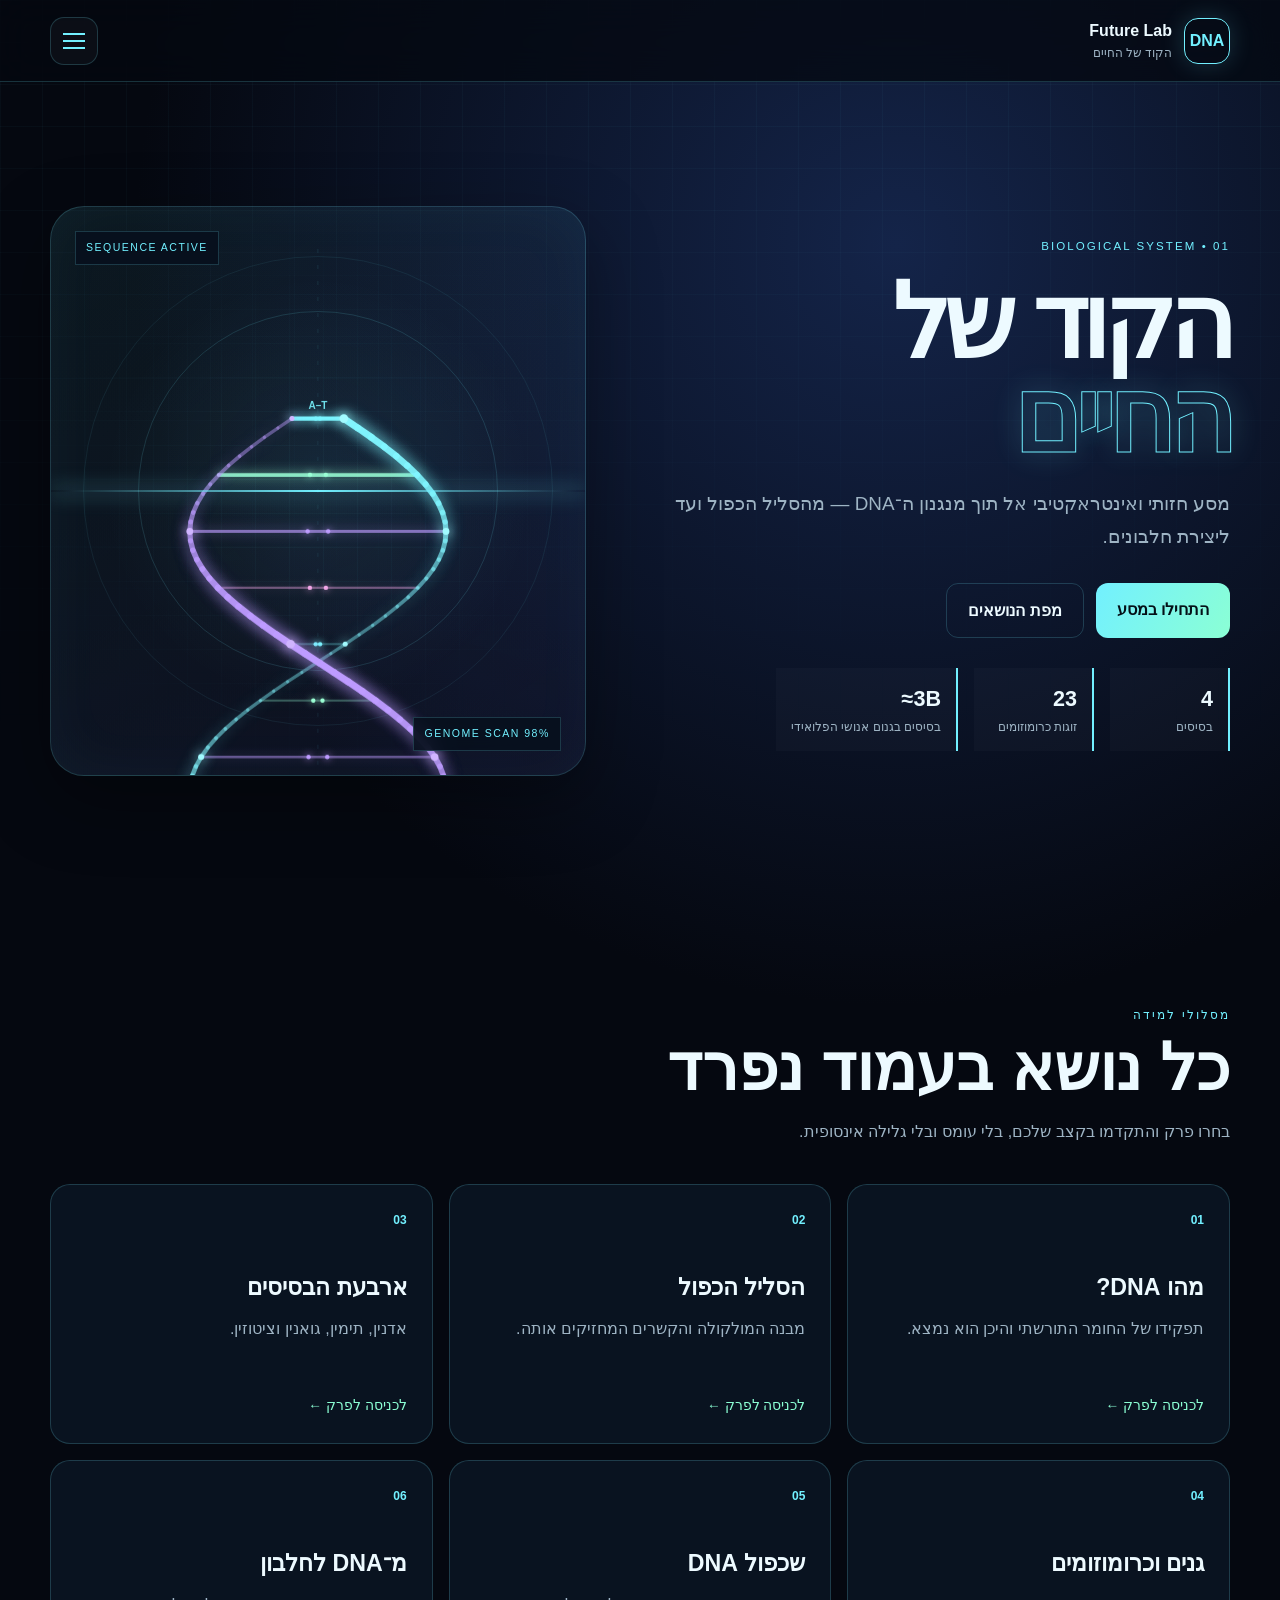
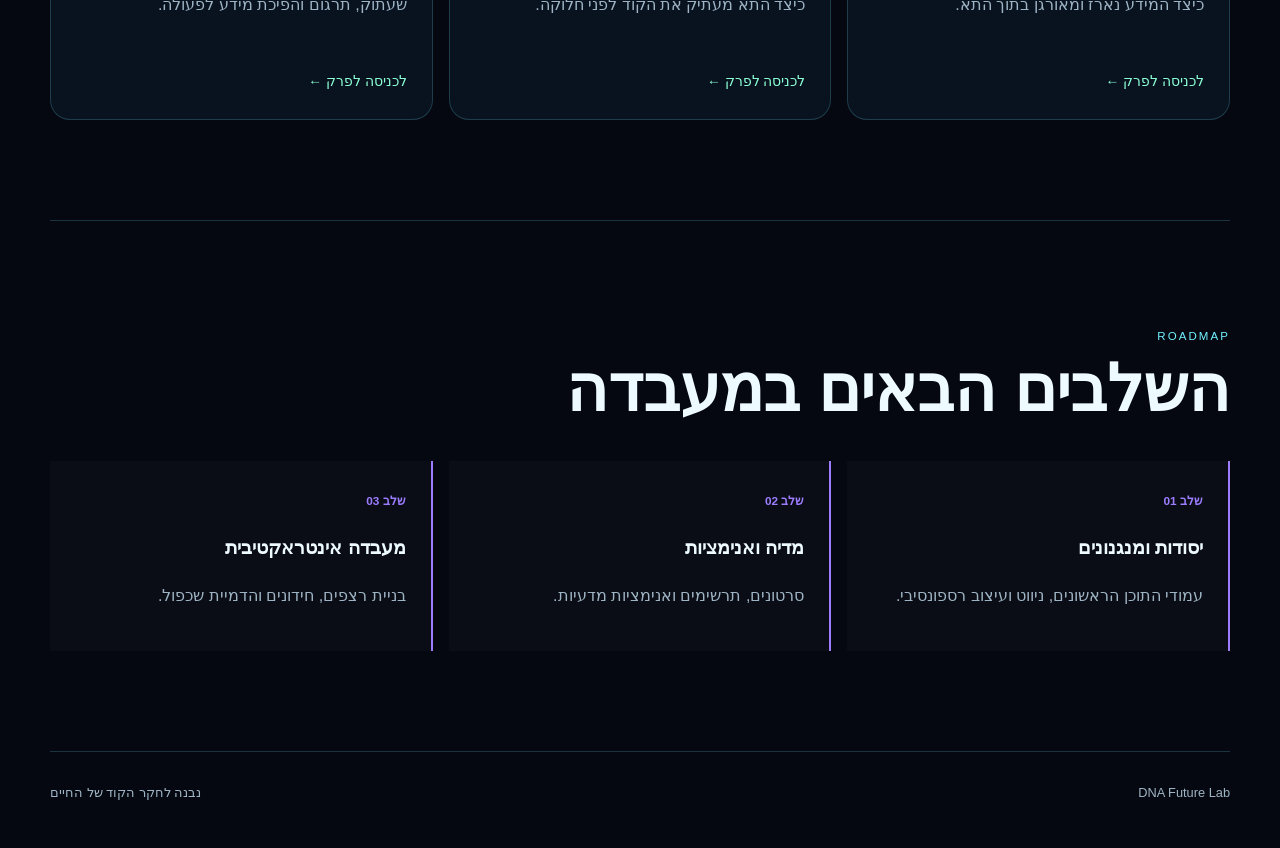
==== commit da8a770b: "שלב 1: עדכון index.html" ====
--- a/index.html
+++ b/index.html
@@ -413,8 +413,8 @@
 
   </footer>
 
-  <script src="assets/js/app.js"></script>
+  <script src="assets/js/navigation.js"></script>
+  <script src="assets/js/app.js"></script>
 
 </body>
 </html>
-
--- a/assets/css/styles.css
+++ b/assets/css/styles.css
@@ -1,1037 +1,1268 @@
-:root {
-  --bg: #050810;
-  --panel: rgba(12, 23, 38, 0.74);
-  --line: rgba(115, 238, 255, 0.19);
-  --cyan: #72f0ff;
-  --mint: #8bffd4;
-  --violet: #9c7cff;
-  --pink: #f2a7e8;
-  --text: #edfaff;
-  --muted: #9eb4c4;
-  --max: 1180px;
-}
-
-/* איפוס בסיסי */
-
+:root {
+  --bg: #050810;
+  --panel: rgba(12, 23, 38, 0.74);
+  --line: rgba(115, 238, 255, 0.19);
+  --cyan: #72f0ff;
+  --mint: #8bffd4;
+  --violet: #9c7cff;
+  --pink: #f2a7e8;
+  --text: #edfaff;
+  --muted: #9eb4c4;
+  --max: 1180px;
+}
+
+/* איפוס בסיסי */
+
 * {
   box-sizing: border-box;
 }
 
-html {
-  scroll-behavior: smooth;
-}
-
-body {
-  margin: 0;
-  min-height: 100vh;
-  line-height: 1.7;
-  color: var(--text);
-  background:
-    radial-gradient(
-      circle at 70% 10%,
-      #142449 0,
-      transparent 32%
-    ),
-    var(--bg);
-  font-family:
-    Arial,
-    "Noto Sans Hebrew",
-    sans-serif;
-}
-
-/* רקע עתידני */
-
-.ambient {
-  position: fixed;
-  inset: 0;
-  z-index: -1;
-  pointer-events: none;
-
-  background-image:
-    linear-gradient(
-      rgba(114, 240, 255, 0.035) 1px,
-      transparent 1px
-    ),
-    linear-gradient(
-      90deg,
-      rgba(114, 240, 255, 0.035) 1px,
-      transparent 1px
-    );
-
-  background-size: 42px 42px;
-
-  -webkit-mask-image:
-    linear-gradient(
-      to bottom,
-      #000,
-      transparent 85%
-    );
-
-  mask-image:
-    linear-gradient(
-      to bottom,
-      #000,
-      transparent 85%
-    );
-}
-
-/* סרגל עליון */
-
-.topbar {
+:focus-visible {
+  outline: 3px solid var(--mint);
+  outline-offset: 4px;
+}
+
+html {
+  scroll-behavior: smooth;
+}
+
+body {
+  margin: 0;
+  min-height: 100vh;
+  line-height: 1.7;
+  color: var(--text);
+  background:
+    radial-gradient(
+      circle at 70% 10%,
+      #142449 0,
+      transparent 32%
+    ),
+    var(--bg);
+  font-family:
+    Arial,
+    "Noto Sans Hebrew",
+    sans-serif;
+}
+
+/* רקע עתידני */
+
+.ambient {
+  position: fixed;
+  inset: 0;
+  z-index: -1;
+  pointer-events: none;
+
+  background-image:
+    linear-gradient(
+      rgba(114, 240, 255, 0.035) 1px,
+      transparent 1px
+    ),
+    linear-gradient(
+      90deg,
+      rgba(114, 240, 255, 0.035) 1px,
+      transparent 1px
+    );
+
+  background-size: 42px 42px;
+
+  -webkit-mask-image:
+    linear-gradient(
+      to bottom,
+      #000,
+      transparent 85%
+    );
+
+  mask-image:
+    linear-gradient(
+      to bottom,
+      #000,
+      transparent 85%
+    );
+}
+
+/* סרגל עליון */
+
+.topbar {
+  position: sticky;
+  top: 0;
+  z-index: 20;
+
+  height: 82px;
+  padding:
+    0
+    max(
+      24px,
+      calc((100vw - var(--max)) / 2)
+    );
+
+  display: flex;
+  align-items: center;
+  justify-content: space-between;
+
+  background: rgba(5, 8, 16, 0.76);
+  backdrop-filter: blur(18px);
+  border-bottom: 1px solid var(--line);
+}
+
+.brand {
+  display: flex;
+  align-items: center;
+  gap: 12px;
+
+  color: var(--text);
+  text-decoration: none;
+}
+
+.brand-mark {
+  width: 46px;
+  height: 46px;
+
+  display: grid;
+  place-items: center;
+
+  border: 1px solid var(--cyan);
+  border-radius: 14px;
+
+  color: var(--cyan);
+  font-weight: 800;
+
+  box-shadow:
+    0 0 24px
+    rgba(114, 240, 255, 0.18);
+}
+
+.brand strong,
+.brand small {
+  display: block;
+}
+
+.brand small {
+  color: var(--muted);
+  font-size: 0.72rem;
+}
+
+/* כפתור המבורגר */
+
+.menu-btn {
+  width: 48px;
+  height: 48px;
+
+  display: grid;
+  place-content: center;
+  gap: 5px;
+
+  cursor: pointer;
+
+  border: 1px solid var(--line);
+  border-radius: 14px;
+
+  background: rgba(255, 255, 255, 0.03);
+}
+
+.menu-btn span {
+  display: block;
+
+  width: 22px;
+  height: 2px;
+
+  background: var(--cyan);
+}
+
+/* שכבת הרקע של התפריט */
+
+.overlay {
+  position: fixed;
+  inset: 0;
+  z-index: 39;
+
+  opacity: 0;
+  visibility: hidden;
+
+  background: rgba(0, 0, 0, 0.62);
+
+  transition:
+    opacity 0.25s ease,
+    visibility 0.25s ease;
+}
+
+.overlay.open {
+  opacity: 1;
+  visibility: visible;
+}
+
+/* תפריט צדדי */
+
+.sidebar {
+  position: fixed;
+  top: 0;
+  right: 0;
+  z-index: 40;
+
+  width: min(390px, 88vw);
+  height: 100dvh;
+
+  display: flex;
+  flex-direction: column;
+
+  border-left: 1px solid var(--line);
+  background: #08101d;
+
+  transform: translateX(105%);
+  visibility: hidden;
+
+  transition:
+    transform 0.28s ease,
+    visibility 0s linear 0.28s;
+
+  box-shadow:
+    -30px 0 80px
+    rgba(0, 0, 0, 0.45);
+}
+
+.sidebar.open {
+  transform: translateX(0);
+  visibility: visible;
+  transition-delay: 0s;
+}
+
+.sidebar-head {
+  min-height: 82px;
+  padding: 0 22px;
+
+  display: flex;
+  align-items: center;
+  justify-content: space-between;
+
+  border-bottom: 1px solid var(--line);
+}
+
+.close-btn {
+  padding: 0;
+
+  cursor: pointer;
+
+  border: 0;
+  background: transparent;
+
+  color: var(--text);
+  font-size: 2rem;
+  line-height: 1;
+}
+
+.side-nav {
+  flex: 1;
+
+  overflow-y: auto;
+  overscroll-behavior: contain;
+
+  padding: 0 14px 40px;
+}
+
+.nav-tools {
   position: sticky;
+  z-index: 2;
   top: 0;
-  z-index: 20;
-
-  height: 82px;
-  padding:
-    0
-    max(
-      24px,
-      calc((100vw - var(--max)) / 2)
-    );
-
+
+  padding: 16px 0 12px;
+
+  background: linear-gradient(180deg, #07131d 82%, transparent);
+}
+
+.nav-search {
   display: flex;
   align-items: center;
-  justify-content: space-between;
-
-  background: rgba(5, 8, 16, 0.76);
-  backdrop-filter: blur(18px);
-  border-bottom: 1px solid var(--line);
-}
-
-.brand {
+  gap: 10px;
+
+  padding: 10px 12px;
+
+  border: 1px solid var(--line);
+  border-radius: 12px;
+
+  background: rgba(3, 13, 21, 0.82);
+}
+
+.nav-search:focus-within {
+  border-color: var(--cyan);
+  box-shadow: 0 0 0 3px rgba(114, 240, 255, 0.1);
+}
+
+.nav-search input {
+  min-width: 0;
+  width: 100%;
+
+  border: 0;
+  outline: 0;
+
+  background: transparent;
+  color: var(--text);
+  font: inherit;
+}
+
+.nav-search input::placeholder {
+  color: #7f98a9;
+}
+
+.nav-search-status {
+  min-height: 20px;
+  margin: 7px 4px 0;
+
+  color: var(--muted);
+  font-size: 0.75rem;
+}
+
+.nav-home {
+  margin-bottom: 10px;
+}
+
+.nav-group {
+  border-top: 1px solid rgba(114, 240, 255, 0.1);
+}
+
+.nav-group summary {
   display: flex;
   align-items: center;
-  gap: 12px;
-
-  color: var(--text);
-  text-decoration: none;
-}
-
-.brand-mark {
-  width: 46px;
-  height: 46px;
-
+  gap: 10px;
+
+  padding: 14px 8px;
+
+  cursor: pointer;
+  list-style: none;
+
+  color: var(--cyan);
+  font-size: 0.78rem;
+  letter-spacing: 0.08em;
+}
+
+.nav-group summary::-webkit-details-marker {
+  display: none;
+}
+
+.nav-group summary::after {
+  margin-right: auto;
+
+  content: "⌄";
+  transition: transform 160ms ease;
+}
+
+.nav-group[open] summary::after {
+  transform: rotate(180deg);
+}
+
+.nav-group-items {
   display: grid;
-  place-items: center;
-
-  border: 1px solid var(--cyan);
-  border-radius: 14px;
-
-  color: var(--cyan);
-  font-weight: 800;
-
-  box-shadow:
-    0 0 24px
-    rgba(114, 240, 255, 0.18);
-}
-
-.brand strong,
-.brand small {
-  display: block;
-}
-
-.brand small {
-  color: var(--muted);
-  font-size: 0.72rem;
-}
-
-/* כפתור המבורגר */
-
-.menu-btn {
-  width: 48px;
-  height: 48px;
-
-  display: grid;
-  place-content: center;
-  gap: 5px;
-
-  cursor: pointer;
-
-  border: 1px solid var(--line);
-  border-radius: 14px;
-
-  background: rgba(255, 255, 255, 0.03);
-}
-
-.menu-btn span {
-  display: block;
-
-  width: 22px;
-  height: 2px;
-
-  background: var(--cyan);
-}
-
-/* שכבת הרקע של התפריט */
-
-.overlay {
-  position: fixed;
-  inset: 0;
-  z-index: 39;
-
-  opacity: 0;
-  visibility: hidden;
-
-  background: rgba(0, 0, 0, 0.62);
-
-  transition:
-    opacity 0.25s ease,
-    visibility 0.25s ease;
-}
-
-.overlay.open {
-  opacity: 1;
-  visibility: visible;
-}
-
-/* תפריט צדדי */
-
-.sidebar {
-  position: fixed;
-  top: 0;
-  right: 0;
-  z-index: 40;
-
-  width: min(390px, 88vw);
-  height: 100dvh;
-
-  display: flex;
-  flex-direction: column;
-
-  border-left: 1px solid var(--line);
-  background: #08101d;
-
-  transform: translateX(105%);
-  transition: transform 0.28s ease;
-
-  box-shadow:
-    -30px 0 80px
-    rgba(0, 0, 0, 0.45);
-}
-
-.sidebar.open {
-  transform: translateX(0);
-}
-
-.sidebar-head {
-  min-height: 82px;
-  padding: 0 22px;
-
+  gap: 3px;
+
+  padding-bottom: 10px;
+}
+
+.nav-item {
   display: flex;
   align-items: center;
-  justify-content: space-between;
-
-  border-bottom: 1px solid var(--line);
-}
-
-.close-btn {
-  padding: 0;
-
-  cursor: pointer;
-
-  border: 0;
-  background: transparent;
-
-  color: var(--text);
-  font-size: 2rem;
-  line-height: 1;
-}
-
-.side-nav {
-  flex: 1;
-
-  overflow-y: auto;
-  overscroll-behavior: contain;
-
-  padding: 16px 14px 40px;
-}
-
-.side-nav p {
-  margin: 24px 12px 8px;
-
-  color: var(--cyan);
-  font-size: 0.72rem;
-  letter-spacing: 0.14em;
-}
-
-.side-nav a {
-  display: block;
-
-  padding: 12px 14px;
+  gap: 10px;
+
+  min-height: 44px;
+  padding: 10px 12px;
 
   border: 1px solid transparent;
   border-radius: 10px;
-
-  color: #c7d8e4;
+
+  color: #c7d8e4;
   text-decoration: none;
 }
 
-.side-nav a:hover,
-.side-nav a.active {
+.nav-item:hover,
+.nav-item.active {
   color: #ffffff;
 
   border-color: var(--line);
-
-  background:
+
+  background:
     rgba(114, 240, 255, 0.08);
 }
 
-/* מבנה כללי */
-
-main {
-  width: min(
-    var(--max),
-    calc(100% - 40px)
-  );
-
-  margin: auto;
-}
-
-/* אזור הפתיחה */
-
-.hero {
-  min-height: calc(100vh - 82px);
-  padding: 70px 0;
-
-  display: grid;
-  grid-template-columns: 1.05fr 0.95fr;
+.nav-item.active {
+  box-shadow: inset -3px 0 0 var(--cyan);
+}
+
+.nav-item.is-disabled {
+  cursor: default;
+
+  color: #758998;
+}
+
+.nav-item.is-disabled:hover {
+  border-color: transparent;
+  background: transparent;
+}
+
+.nav-item-icon {
+  width: 24px;
+
+  color: var(--cyan);
+  text-align: center;
+}
+
+.nav-item-label {
+  flex: 1;
+}
+
+.nav-item-status {
+  padding: 2px 6px;
+
+  border: 1px solid rgba(114, 240, 255, 0.15);
+  border-radius: 999px;
+
+  font-size: 0.62rem;
+}
+
+.nav-item[hidden],
+.nav-group[hidden] {
+  display: none;
+}
+
+.pin-menu {
+  display: none;
   align-items: center;
-  gap: 52px;
-}
-
-.eyebrow,
-.section-head > span {
+  gap: 9px;
+
+  width: 100%;
+  margin-top: 12px;
+  padding: 10px 12px;
+
+  cursor: pointer;
+
+  border: 1px solid var(--line);
+  border-radius: 10px;
+
+  background: rgba(114, 240, 255, 0.05);
+  color: var(--text);
+  font: inherit;
+}
+
+.pin-menu[aria-pressed="true"] {
+  border-color: var(--cyan);
   color: var(--cyan);
-  font-size: 0.72rem;
-  letter-spacing: 0.18em;
-}
-
-.hero h1 {
-  margin: 18px 0 24px;
-
-  font-size:
-    clamp(
-      3.5rem,
-      8vw,
-      7.2rem
-    );
-
-  line-height: 0.92;
-  letter-spacing: -0.06em;
-}
-
-.hero h1 em {
-  display: block;
-
-  color: transparent;
-  font-style: normal;
-
-  -webkit-text-stroke:
-    1px var(--cyan);
-
-  text-shadow:
-    0 0 30px
-    rgba(114, 240, 255, 0.2);
-}
-
-.hero-copy > p {
-  max-width: 620px;
-
-  color: var(--muted);
-  font-size: 1.18rem;
-}
-
-.hero-actions {
-  margin: 30px 0;
-
-  display: flex;
-  gap: 12px;
-}
-
-.btn {
-  padding: 13px 21px;
-
-  border-radius: 12px;
-
-  text-decoration: none;
-  font-weight: 700;
-}
-
-.btn.primary {
-  color: #041017;
-
-  background:
-    linear-gradient(
-      120deg,
-      var(--cyan),
-      var(--mint)
-    );
-}
-
-.btn.ghost {
-  color: var(--text);
-  border: 1px solid var(--line);
-}
-
-/* נתוני פתיחה */
-
-.stats {
-  display: flex;
-  flex-wrap: wrap;
-  gap: 16px;
-}
-
-.stats div {
-  min-width: 120px;
-  padding: 13px 15px;
-
-  border-right:
-    2px solid var(--cyan);
-
-  background:
-    rgba(255, 255, 255, 0.025);
-}
-
-.stats strong,
-.stats span {
-  display: block;
-}
-
-.stats strong {
-  font-size: 1.35rem;
-}
-
-.stats span {
-  color: var(--muted);
-  font-size: 0.76rem;
-}
-
-/* מסגרת האנימציה */
-
-.helix-stage {
-  position: relative;
-
-  height: 570px;
-
-  display: grid;
-  place-items: center;
-
-  overflow: hidden;
-
-  border: 1px solid var(--line);
-  border-radius: 34px;
-
-  background:
-    radial-gradient(
-      circle at center,
-      rgba(114, 240, 255, 0.08),
-      transparent 55%
-    ),
-    linear-gradient(
-      145deg,
-      rgba(114, 240, 255, 0.08),
-      rgba(156, 124, 255, 0.035)
-    );
-
-  box-shadow:
-    inset 0 0 60px
-    rgba(114, 240, 255, 0.045),
-    0 24px 70px
-    rgba(0, 0, 0, 0.35);
-}
-
-/* רשת מדעית בתוך המסגרת */
-
-.scientific-grid {
-  position: absolute;
-  inset: 0;
-
-  pointer-events: none;
-
-  background-image:
-    linear-gradient(
-      rgba(114, 240, 255, 0.035) 1px,
-      transparent 1px
-    ),
-    linear-gradient(
-      90deg,
-      rgba(114, 240, 255, 0.035) 1px,
-      transparent 1px
-    );
-
-  background-size: 34px 34px;
-
-  -webkit-mask-image:
-    radial-gradient(
-      circle at center,
-      #000 15%,
-      transparent 80%
-    );
-
-  mask-image:
-    radial-gradient(
-      circle at center,
-      #000 15%,
-      transparent 80%
-    );
-}
-
-/* מעגלי הסריקה */
-
-.orbit {
-  position: absolute;
-
-  border:
-    1px solid
-    rgba(114, 240, 255, 0.14);
-
-  border-radius: 50%;
-
-  pointer-events: none;
-}
-
-.orbit-one {
-  width: 360px;
-  height: 360px;
-
-  animation:
-    orbitPulse 5s
-    ease-in-out infinite;
-}
-
-.orbit-two {
-  width: 470px;
-  height: 470px;
-
-  opacity: 0.52;
-
-  animation:
-    orbitPulse 5s
-    ease-in-out infinite reverse;
-}
-
-@keyframes orbitPulse {
-  0%,
-  100% {
-    transform: scale(0.98);
-    opacity: 0.35;
-  }
-
-  50% {
-    transform: scale(1.03);
-    opacity: 0.7;
-  }
-}
-
-/* ה־Canvas של סליל ה־DNA */
-
-#dnaCanvas {
-  position: relative;
-  z-index: 2;
-
-  width: 100%;
-  height: 100%;
-
-  display: block;
-}
-
-/* קו הסריקה */
-
-.scan-line {
-  position: absolute;
-  left: 0;
-  right: 0;
-  z-index: 3;
-
-  height: 2px;
-
-  pointer-events: none;
-
-  background:
-    linear-gradient(
-      90deg,
-      transparent,
-      var(--cyan),
-      transparent
-    );
-
-  box-shadow:
-    0 0 20px
-    var(--cyan);
-
-  animation:
-    scan 4s linear infinite;
-}
-
-@keyframes scan {
-  from {
-    top: 8%;
-    opacity: 0.35;
-  }
-
-  50% {
-    opacity: 1;
-  }
-
-  to {
-    top: 92%;
-    opacity: 0.35;
-  }
-}
-
-/* תוויות בתוך מסגרת הסליל */
-
-.hud {
-  position: absolute;
-  z-index: 4;
-
-  padding: 7px 10px;
-
-  border: 1px solid var(--line);
-
-  color: var(--cyan);
-  background: rgba(7, 16, 29, 0.9);
-
-  font-size: 0.66rem;
-  letter-spacing: 0.14em;
-
-  backdrop-filter: blur(8px);
-}
-
-.hud.top {
-  top: 24px;
-  left: 24px;
-}
-
-.hud.bottom {
-  right: 24px;
-  bottom: 24px;
-}
-
-/* מקטעי תוכן */
-
-.section {
-  padding: 100px 0;
-}
-
-.section-head {
-  max-width: 700px;
-  margin-bottom: 38px;
-}
-
-.section-head h2 {
-  margin: 8px 0 14px;
-
-  font-size:
-    clamp(
-      2rem,
-      5vw,
-      4rem
-    );
-
-  line-height: 1.05;
-}
-
-.section-head p {
-  color: var(--muted);
-}
-
-/* כרטיסי הנושאים */
-
-.topic-grid {
-  display: grid;
-  grid-template-columns:
-    repeat(3, 1fr);
-  gap: 16px;
-}
-
-.topic-card {
-  min-height: 260px;
-  padding: 25px;
-
-  display: flex;
-  flex-direction: column;
-
-  border: 1px solid var(--line);
-  border-radius: 20px;
-
-  color: var(--text);
-  background: var(--panel);
-
-  text-decoration: none;
-
-  transition:
-    transform 0.25s ease,
-    border-color 0.25s ease,
-    box-shadow 0.25s ease;
-}
-
-.topic-card:hover {
-  transform: translateY(-6px);
-
-  border-color:
-    rgba(114, 240, 255, 0.6);
-
-  box-shadow:
-    0 18px 50px
-    rgba(0, 0, 0, 0.3);
-}
-
-.topic-card b {
-  color: var(--cyan);
-  font-size: 0.75rem;
-}
-
-.topic-card h3 {
-  margin: 38px 0 8px;
-  font-size: 1.45rem;
-}
-
-.topic-card p {
-  margin: 0;
-  color: var(--muted);
-}
-
-.topic-card span {
-  margin-top: auto;
-
-  color: var(--mint);
-  font-size: 0.86rem;
-}
-
-/* מפת הדרך */
-
-.roadmap {
-  border-top: 1px solid var(--line);
-}
-
-.timeline {
-  display: grid;
-  grid-template-columns:
-    repeat(3, 1fr);
-  gap: 16px;
-}
-
-.timeline > div {
-  padding: 25px;
-
-  border-right:
-    2px solid var(--violet);
-
-  background:
-    rgba(255, 255, 255, 0.025);
-}
-
-.timeline b {
-  color: var(--violet);
-  font-size: 0.74rem;
-}
-
-.timeline p {
-  color: var(--muted);
-}
-
-/* תחתית האתר */
-
-footer {
-  width: min(
-    var(--max),
-    calc(100% - 40px)
-  );
-
-  margin: auto;
-  padding: 30px 0 45px;
-
-  display: flex;
-  justify-content: space-between;
-
-  border-top: 1px solid var(--line);
-
-  color: var(--muted);
-  font-size: 0.8rem;
-}
-
-/* עמודי התוכן הפנימיים */
-
-.page-hero {
-  padding: 72px 0 45px;
-
-  border-bottom:
-    1px solid var(--line);
-}
-
-.page-hero .chapter {
-  color: var(--cyan);
-  font-size: 0.76rem;
-  letter-spacing: 0.14em;
-}
-
-.page-hero h1 {
-  margin: 12px 0 18px;
-
-  font-size:
-    clamp(
-      2.8rem,
-      7vw,
-      6rem
-    );
-
-  line-height: 1;
-}
-
-.page-hero p {
-  max-width: 760px;
-
-  color: var(--muted);
-  font-size: 1.15rem;
-}
-
-.content-layout {
-  padding: 50px 0 90px;
-
-  display: grid;
-  grid-template-columns:
-    minmax(0, 1fr)
-    280px;
-
-  gap: 32px;
-}
-
-.article {
-  display: grid;
-  gap: 18px;
-}
-
-.info-card {
-  padding: 28px;
-
-  border: 1px solid var(--line);
-  border-radius: 20px;
-
-  background: var(--panel);
-}
-
-.info-card h2 {
-  margin-top: 0;
-  font-size: 1.7rem;
-}
-
+}
+
+/* מבנה כללי */
+
+main {
+  width: min(
+    var(--max),
+    calc(100% - 40px)
+  );
+
+  margin: auto;
+}
+
+/* אזור הפתיחה */
+
+.hero {
+  min-height: calc(100vh - 82px);
+  padding: 70px 0;
+
+  display: grid;
+  grid-template-columns: 1.05fr 0.95fr;
+  align-items: center;
+  gap: 52px;
+}
+
+.eyebrow,
+.section-head > span {
+  color: var(--cyan);
+  font-size: 0.72rem;
+  letter-spacing: 0.18em;
+}
+
+.hero h1 {
+  margin: 18px 0 24px;
+
+  font-size:
+    clamp(
+      3.5rem,
+      8vw,
+      7.2rem
+    );
+
+  line-height: 0.92;
+  letter-spacing: -0.06em;
+}
+
+.hero h1 em {
+  display: block;
+
+  color: transparent;
+  font-style: normal;
+
+  -webkit-text-stroke:
+    1px var(--cyan);
+
+  text-shadow:
+    0 0 30px
+    rgba(114, 240, 255, 0.2);
+}
+
+.hero-copy > p {
+  max-width: 620px;
+
+  color: var(--muted);
+  font-size: 1.18rem;
+}
+
+.hero-actions {
+  margin: 30px 0;
+
+  display: flex;
+  gap: 12px;
+}
+
+.btn {
+  padding: 13px 21px;
+
+  border-radius: 12px;
+
+  text-decoration: none;
+  font-weight: 700;
+}
+
+.btn.primary {
+  color: #041017;
+
+  background:
+    linear-gradient(
+      120deg,
+      var(--cyan),
+      var(--mint)
+    );
+}
+
+.btn.ghost {
+  color: var(--text);
+  border: 1px solid var(--line);
+}
+
+/* נתוני פתיחה */
+
+.stats {
+  display: flex;
+  flex-wrap: wrap;
+  gap: 16px;
+}
+
+.stats div {
+  min-width: 120px;
+  padding: 13px 15px;
+
+  border-right:
+    2px solid var(--cyan);
+
+  background:
+    rgba(255, 255, 255, 0.025);
+}
+
+.stats strong,
+.stats span {
+  display: block;
+}
+
+.stats strong {
+  font-size: 1.35rem;
+}
+
+.stats span {
+  color: var(--muted);
+  font-size: 0.76rem;
+}
+
+/* מסגרת האנימציה */
+
+.helix-stage {
+  position: relative;
+
+  height: 570px;
+
+  display: grid;
+  place-items: center;
+
+  overflow: hidden;
+
+  border: 1px solid var(--line);
+  border-radius: 34px;
+
+  background:
+    radial-gradient(
+      circle at center,
+      rgba(114, 240, 255, 0.08),
+      transparent 55%
+    ),
+    linear-gradient(
+      145deg,
+      rgba(114, 240, 255, 0.08),
+      rgba(156, 124, 255, 0.035)
+    );
+
+  box-shadow:
+    inset 0 0 60px
+    rgba(114, 240, 255, 0.045),
+    0 24px 70px
+    rgba(0, 0, 0, 0.35);
+}
+
+/* רשת מדעית בתוך המסגרת */
+
+.scientific-grid {
+  position: absolute;
+  inset: 0;
+
+  pointer-events: none;
+
+  background-image:
+    linear-gradient(
+      rgba(114, 240, 255, 0.035) 1px,
+      transparent 1px
+    ),
+    linear-gradient(
+      90deg,
+      rgba(114, 240, 255, 0.035) 1px,
+      transparent 1px
+    );
+
+  background-size: 34px 34px;
+
+  -webkit-mask-image:
+    radial-gradient(
+      circle at center,
+      #000 15%,
+      transparent 80%
+    );
+
+  mask-image:
+    radial-gradient(
+      circle at center,
+      #000 15%,
+      transparent 80%
+    );
+}
+
+/* מעגלי הסריקה */
+
+.orbit {
+  position: absolute;
+
+  border:
+    1px solid
+    rgba(114, 240, 255, 0.14);
+
+  border-radius: 50%;
+
+  pointer-events: none;
+}
+
+.orbit-one {
+  width: 360px;
+  height: 360px;
+
+  animation:
+    orbitPulse 5s
+    ease-in-out infinite;
+}
+
+.orbit-two {
+  width: 470px;
+  height: 470px;
+
+  opacity: 0.52;
+
+  animation:
+    orbitPulse 5s
+    ease-in-out infinite reverse;
+}
+
+@keyframes orbitPulse {
+  0%,
+  100% {
+    transform: scale(0.98);
+    opacity: 0.35;
+  }
+
+  50% {
+    transform: scale(1.03);
+    opacity: 0.7;
+  }
+}
+
+/* ה־Canvas של סליל ה־DNA */
+
+#dnaCanvas {
+  position: relative;
+  z-index: 2;
+
+  width: 100%;
+  height: 100%;
+
+  display: block;
+}
+
+/* קו הסריקה */
+
+.scan-line {
+  position: absolute;
+  left: 0;
+  right: 0;
+  z-index: 3;
+
+  height: 2px;
+
+  pointer-events: none;
+
+  background:
+    linear-gradient(
+      90deg,
+      transparent,
+      var(--cyan),
+      transparent
+    );
+
+  box-shadow:
+    0 0 20px
+    var(--cyan);
+
+  animation:
+    scan 4s linear infinite;
+}
+
+@keyframes scan {
+  from {
+    top: 8%;
+    opacity: 0.35;
+  }
+
+  50% {
+    opacity: 1;
+  }
+
+  to {
+    top: 92%;
+    opacity: 0.35;
+  }
+}
+
+/* תוויות בתוך מסגרת הסליל */
+
+.hud {
+  position: absolute;
+  z-index: 4;
+
+  padding: 7px 10px;
+
+  border: 1px solid var(--line);
+
+  color: var(--cyan);
+  background: rgba(7, 16, 29, 0.9);
+
+  font-size: 0.66rem;
+  letter-spacing: 0.14em;
+
+  backdrop-filter: blur(8px);
+}
+
+.hud.top {
+  top: 24px;
+  left: 24px;
+}
+
+.hud.bottom {
+  right: 24px;
+  bottom: 24px;
+}
+
+/* מקטעי תוכן */
+
+.section {
+  padding: 100px 0;
+}
+
+.section-head {
+  max-width: 700px;
+  margin-bottom: 38px;
+}
+
+.section-head h2 {
+  margin: 8px 0 14px;
+
+  font-size:
+    clamp(
+      2rem,
+      5vw,
+      4rem
+    );
+
+  line-height: 1.05;
+}
+
+.section-head p {
+  color: var(--muted);
+}
+
+/* כרטיסי הנושאים */
+
+.topic-grid {
+  display: grid;
+  grid-template-columns:
+    repeat(3, 1fr);
+  gap: 16px;
+}
+
+.topic-card {
+  min-height: 260px;
+  padding: 25px;
+
+  display: flex;
+  flex-direction: column;
+
+  border: 1px solid var(--line);
+  border-radius: 20px;
+
+  color: var(--text);
+  background: var(--panel);
+
+  text-decoration: none;
+
+  transition:
+    transform 0.25s ease,
+    border-color 0.25s ease,
+    box-shadow 0.25s ease;
+}
+
+.topic-card:hover {
+  transform: translateY(-6px);
+
+  border-color:
+    rgba(114, 240, 255, 0.6);
+
+  box-shadow:
+    0 18px 50px
+    rgba(0, 0, 0, 0.3);
+}
+
+.topic-card b {
+  color: var(--cyan);
+  font-size: 0.75rem;
+}
+
+.topic-card h3 {
+  margin: 38px 0 8px;
+  font-size: 1.45rem;
+}
+
+.topic-card p {
+  margin: 0;
+  color: var(--muted);
+}
+
+.topic-card span {
+  margin-top: auto;
+
+  color: var(--mint);
+  font-size: 0.86rem;
+}
+
+/* מפת הדרך */
+
+.roadmap {
+  border-top: 1px solid var(--line);
+}
+
+.timeline {
+  display: grid;
+  grid-template-columns:
+    repeat(3, 1fr);
+  gap: 16px;
+}
+
+.timeline > div {
+  padding: 25px;
+
+  border-right:
+    2px solid var(--violet);
+
+  background:
+    rgba(255, 255, 255, 0.025);
+}
+
+.timeline b {
+  color: var(--violet);
+  font-size: 0.74rem;
+}
+
+.timeline p {
+  color: var(--muted);
+}
+
+/* תחתית האתר */
+
+footer {
+  width: min(
+    var(--max),
+    calc(100% - 40px)
+  );
+
+  margin: auto;
+  padding: 30px 0 45px;
+
+  display: flex;
+  justify-content: space-between;
+
+  border-top: 1px solid var(--line);
+
+  color: var(--muted);
+  font-size: 0.8rem;
+}
+
+/* עמודי התוכן הפנימיים */
+
+.page-hero {
+  padding: 72px 0 45px;
+
+  border-bottom:
+    1px solid var(--line);
+}
+
+.page-hero .chapter {
+  color: var(--cyan);
+  font-size: 0.76rem;
+  letter-spacing: 0.14em;
+}
+
+.page-hero h1 {
+  margin: 12px 0 18px;
+
+  font-size:
+    clamp(
+      2.8rem,
+      7vw,
+      6rem
+    );
+
+  line-height: 1;
+}
+
+.page-hero p {
+  max-width: 760px;
+
+  color: var(--muted);
+  font-size: 1.15rem;
+}
+
+.content-layout {
+  padding: 50px 0 90px;
+
+  display: grid;
+  grid-template-columns:
+    minmax(0, 1fr)
+    280px;
+
+  gap: 32px;
+}
+
+.article {
+  display: grid;
+  gap: 18px;
+}
+
+.info-card {
+  padding: 28px;
+
+  border: 1px solid var(--line);
+  border-radius: 20px;
+
+  background: var(--panel);
+}
+
+.info-card h2 {
+  margin-top: 0;
+  font-size: 1.7rem;
+}
+
 .info-card p,
 .info-card li {
   color: #b6c9d6;
 }
 
-.fact-list {
-  display: grid;
-  grid-template-columns:
-    repeat(2, 1fr);
-  gap: 12px;
-}
-
-.fact {
-  padding: 18px;
-
-  border: 1px solid var(--line);
-  border-radius: 14px;
-
-  background:
-    rgba(114, 240, 255, 0.035);
-}
-
-.fact strong,
-.fact span {
-  display: block;
-}
-
-.fact strong {
+.source-list {
+  margin: 0;
+  padding-inline-start: 1.25rem;
+}
+
+.source-list a {
+  color: var(--mint);
+}
+
+.source-list a:hover {
   color: var(--cyan);
 }
-
-.page-aside {
-  position: sticky;
-  top: 105px;
-
-  height: max-content;
-  padding: 20px;
-
-  border: 1px solid var(--line);
-  border-radius: 18px;
-
-  background:
-    rgba(8, 16, 29, 0.8);
-}
-
-.page-aside a {
-  display: block;
-
-  padding: 8px;
-
-  color: var(--muted);
-  text-decoration: none;
-}
-
-.page-aside a:hover {
-  color: var(--cyan);
-}
-
-.pager {
-  margin-top: 15px;
-
-  display: flex;
-  justify-content: space-between;
-  gap: 12px;
-}
-
-.pager a {
-  padding: 12px 16px;
-
-  border: 1px solid var(--line);
-  border-radius: 12px;
-
-  color: var(--text);
-  text-decoration: none;
-}
-
-/* טאבלטים */
-
-@media (max-width: 900px) {
-
-  .hero {
-    grid-template-columns: 1fr;
-    padding-top: 45px;
+
+.fact-list {
+  display: grid;
+  grid-template-columns:
+    repeat(2, 1fr);
+  gap: 12px;
+}
+
+.fact {
+  padding: 18px;
+
+  border: 1px solid var(--line);
+  border-radius: 14px;
+
+  background:
+    rgba(114, 240, 255, 0.035);
+}
+
+.fact strong,
+.fact span {
+  display: block;
+}
+
+.fact strong {
+  color: var(--cyan);
+}
+
+.page-aside {
+  position: sticky;
+  top: 105px;
+
+  height: max-content;
+  padding: 20px;
+
+  border: 1px solid var(--line);
+  border-radius: 18px;
+
+  background:
+    rgba(8, 16, 29, 0.8);
+}
+
+.page-aside a {
+  display: block;
+
+  padding: 8px;
+
+  color: var(--muted);
+  text-decoration: none;
+}
+
+.page-aside a:hover {
+  color: var(--cyan);
+}
+
+.pager {
+  margin-top: 15px;
+
+  display: flex;
+  justify-content: space-between;
+  gap: 12px;
+}
+
+.pager a {
+  padding: 12px 16px;
+
+  border: 1px solid var(--line);
+  border-radius: 12px;
+
+  color: var(--text);
+  text-decoration: none;
+}
+
+/* טאבלטים */
+
+@media (min-width: 1100px) {
+
+  .pin-menu {
+    display: flex;
   }
 
-  .helix-stage {
-    height: 520px;
+  body.nav-pinned .sidebar {
+    width: 360px;
+
+    visibility: visible;
+    transform: translateX(0);
+    transition: none;
+
+    box-shadow: none;
   }
 
-  .topic-grid,
-  .timeline {
-    grid-template-columns:
-      repeat(2, 1fr);
+  body.nav-pinned .overlay {
+    display: none;
   }
 
-  .content-layout {
+  body.nav-pinned .menu-btn {
+    display: none;
+  }
+
+  body.nav-pinned .topbar {
+    padding-right: 390px;
+  }
+
+  body.nav-pinned main,
+  body.nav-pinned footer {
+    width: min(var(--max), calc(100% - 400px));
+    margin-right: 380px;
+    margin-left: 20px;
+  }
+
+  body.nav-pinned .hero,
+  body.nav-pinned .content-layout {
     grid-template-columns: 1fr;
   }
 
-  .page-aside {
+  body.nav-pinned .page-aside {
     position: static;
     order: -1;
   }
 
-}
-
-/* טלפונים */
-
-@media (max-width: 600px) {
-
-  main {
-    width: min(
-      calc(100% - 28px),
-      var(--max)
-    );
+  body.nav-pinned .topic-grid,
+  body.nav-pinned .timeline {
+    grid-template-columns: repeat(2, 1fr);
   }
-
-  .topbar {
-    padding: 0 14px;
-  }
-
-  .hero {
-    gap: 38px;
-    padding-top: 38px;
-  }
-
-  .hero h1 {
-    font-size: 3.5rem;
-  }
-
-  .helix-stage {
-    height: 470px;
-    border-radius: 28px;
-  }
-
-  .orbit-one {
-    width: 270px;
-    height: 270px;
-  }
-
-  .orbit-two {
-    width: 360px;
-    height: 360px;
-  }
-
-  .hud {
-    font-size: 0.58rem;
-    letter-spacing: 0.1em;
-  }
-
-  .hud.top {
-    top: 18px;
-    left: 18px;
-  }
-
-  .hud.bottom {
-    right: 18px;
-    bottom: 18px;
-  }
-
-  .topic-grid,
-  .timeline,
-  .fact-list {
-    grid-template-columns: 1fr;
-  }
-
-  .stats {
-    display: grid;
-    grid-template-columns:
-      repeat(3, 1fr);
-
-    gap: 7px;
-  }
-
-  .stats div {
-    min-width: 0;
-    padding: 9px;
-  }
-
-  .hero-actions {
-    flex-direction: column;
-  }
-
-  .btn {
-    text-align: center;
-  }
-
-  footer {
-    flex-direction: column;
-    gap: 8px;
-  }
-
-  .pager {
-    flex-direction: column;
-  }
-
-  .topic-card {
-    min-height: 220px;
-  }
-
-}
-
-/* כיבוד הגדרת הפחתת תנועה */
-
-@media (
-  prefers-reduced-motion: reduce
-) {
-
-  html {
-    scroll-behavior: auto;
-  }
-
-  .scan-line,
-  .orbit {
-    animation: none;
-  }
-
-}+}
+
+@media (max-width: 900px) {
+
+  .hero {
+    grid-template-columns: 1fr;
+    padding-top: 45px;
+  }
+
+  .helix-stage {
+    height: 520px;
+  }
+
+  .topic-grid,
+  .timeline {
+    grid-template-columns:
+      repeat(2, 1fr);
+  }
+
+  .content-layout {
+    grid-template-columns: 1fr;
+  }
+
+  .page-aside {
+    position: static;
+    order: -1;
+  }
+
+}
+
+/* טלפונים */
+
+@media (max-width: 600px) {
+
+  main {
+    width: min(
+      calc(100% - 28px),
+      var(--max)
+    );
+  }
+
+  .topbar {
+    padding: 0 14px;
+  }
+
+  .hero {
+    gap: 38px;
+    padding-top: 38px;
+  }
+
+  .hero h1 {
+    font-size: 3.5rem;
+  }
+
+  .helix-stage {
+    height: 470px;
+    border-radius: 28px;
+  }
+
+  .orbit-one {
+    width: 270px;
+    height: 270px;
+  }
+
+  .orbit-two {
+    width: 360px;
+    height: 360px;
+  }
+
+  .hud {
+    font-size: 0.58rem;
+    letter-spacing: 0.1em;
+  }
+
+  .hud.top {
+    top: 18px;
+    left: 18px;
+  }
+
+  .hud.bottom {
+    right: 18px;
+    bottom: 18px;
+  }
+
+  .topic-grid,
+  .timeline,
+  .fact-list {
+    grid-template-columns: 1fr;
+  }
+
+  .stats {
+    display: grid;
+    grid-template-columns:
+      repeat(3, 1fr);
+
+    gap: 7px;
+  }
+
+  .stats div {
+    min-width: 0;
+    padding: 9px;
+  }
+
+  .hero-actions {
+    flex-direction: column;
+  }
+
+  .btn {
+    text-align: center;
+  }
+
+  footer {
+    flex-direction: column;
+    gap: 8px;
+  }
+
+  .pager {
+    flex-direction: column;
+  }
+
+  .topic-card {
+    min-height: 220px;
+  }
+
+}
+
+/* כיבוד הגדרת הפחתת תנועה */
+
+@media (
+  prefers-reduced-motion: reduce
+) {
+
+  html {
+    scroll-behavior: auto;
+  }
+
+  .scan-line,
+  .orbit {
+    animation: none;
+  }
+
+}
